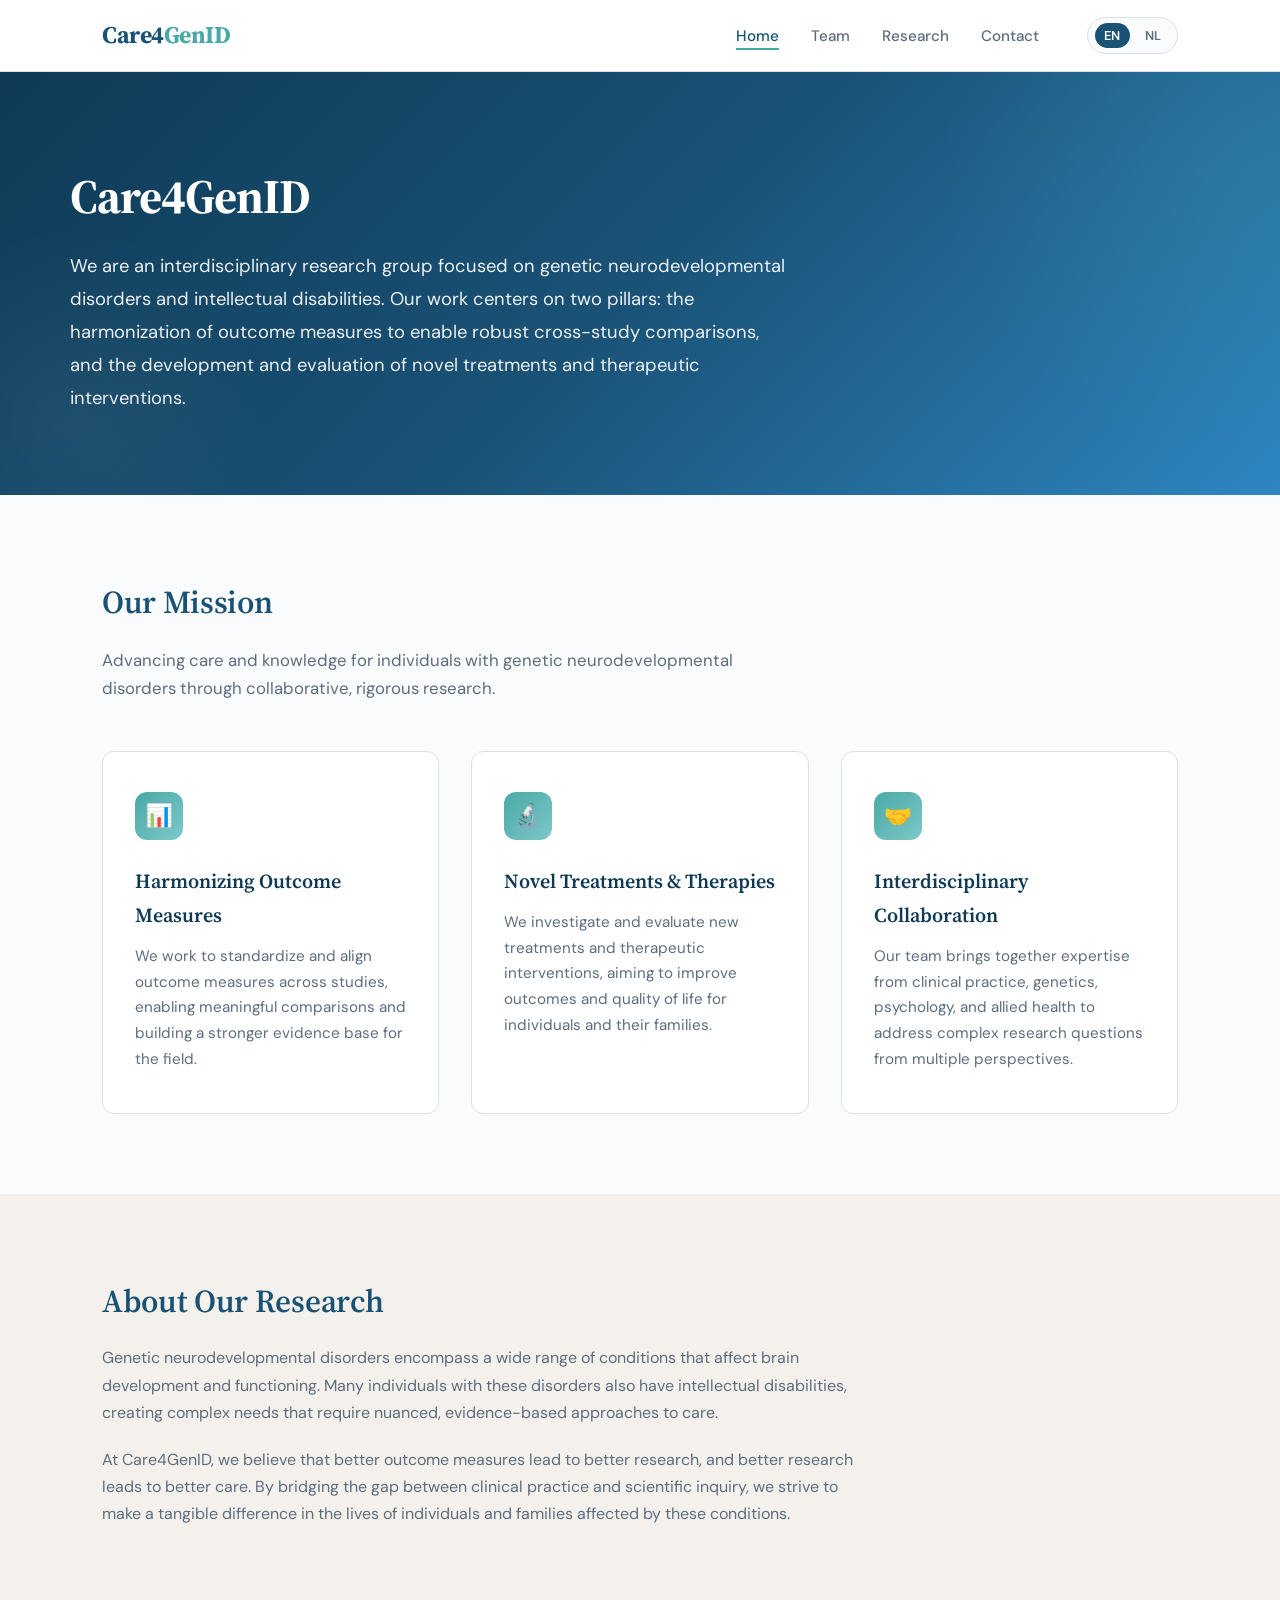
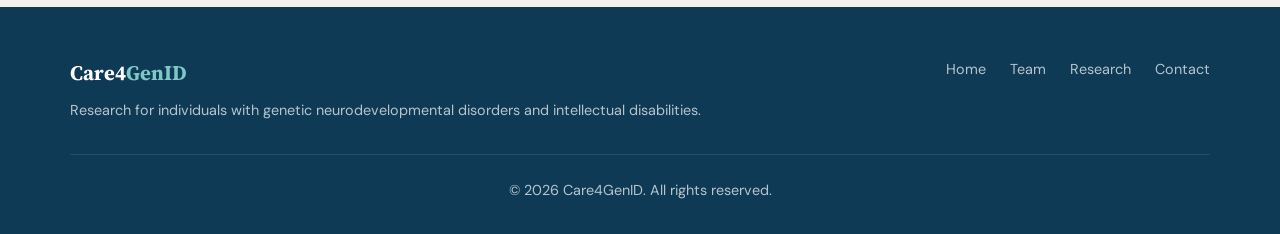
==== index.html @ b55f14b7 "Add files via upload" ====
<!DOCTYPE html>
<html lang="en">
<head>
  <meta charset="UTF-8">
  <meta name="viewport" content="width=device-width, initial-scale=1.0">
  <title>Care4GenID — Research Group</title>
  <meta name="description" content="Care4GenID is an interdisciplinary research group focused on genetic neurodevelopmental disorders and intellectual disabilities.">
  <link rel="stylesheet" href="style.css">
</head>
<body>

  <!-- NAVIGATION -->
  <nav class="navbar">
    <div class="nav-container">
      <a href="index.html" class="nav-logo">Care4<span>GenID</span></a>
      <ul class="nav-links">
        <li>
          <a href="index.html" class="active">
            <span class="lang-en">Home</span>
            <span class="lang-nl">Home</span>
          </a>
        </li>
        <li>
          <a href="team.html">
            <span class="lang-en">Team</span>
            <span class="lang-nl">Team</span>
          </a>
        </li>
        <li>
          <a href="research.html">
            <span class="lang-en">Research</span>
            <span class="lang-nl">Onderzoek</span>
          </a>
        </li>
        <li>
          <a href="contact.html">
            <span class="lang-en">Contact</span>
            <span class="lang-nl">Contact</span>
          </a>
        </li>
        <li>
          <div class="lang-switch">
            <button data-lang="en" class="active">EN</button>
            <button data-lang="nl">NL</button>
          </div>
        </li>
      </ul>
      <button class="nav-toggle" aria-label="Toggle menu">
        <span></span><span></span><span></span>
      </button>
    </div>
  </nav>

  <main>
    <!-- HERO -->
    <section class="hero">
      <div class="hero-content">
        <h1>
          <span class="lang-en">Care4GenID</span>
          <span class="lang-nl">Care4GenID</span>
        </h1>
        <p class="lang-en">
          We are an interdisciplinary research group focused on genetic neurodevelopmental disorders and intellectual disabilities. Our work centers on two pillars: the harmonization of outcome measures to enable robust cross-study comparisons, and the development and evaluation of novel treatments and therapeutic interventions.
        </p>
        <p class="lang-nl">
          Wij zijn een interdisciplinaire onderzoeksgroep gericht op genetische neurobiologische ontwikkelingsstoornissen en verstandelijke beperkingen. Ons werk richt zich op twee pijlers: het harmoniseren van uitkomstmaten om robuuste vergelijkingen tussen studies mogelijk te maken, en de ontwikkeling en evaluatie van nieuwe behandelingen en therapeutische interventies.
        </p>
      </div>
    </section>

    <!-- MISSION / PILLARS -->
    <section class="section">
      <div class="container">
        <h2 class="section-title fade-in">
          <span class="lang-en">Our Mission</span>
          <span class="lang-nl">Onze Missie</span>
        </h2>
        <p class="section-subtitle fade-in">
          <span class="lang-en">Advancing care and knowledge for individuals with genetic neurodevelopmental disorders through collaborative, rigorous research.</span>
          <span class="lang-nl">Het verbeteren van zorg en kennis voor mensen met genetische neurobiologische ontwikkelingsstoornissen door middel van samenwerkend, rigoureus onderzoek.</span>
        </p>

        <div class="pillars">
          <div class="pillar-card fade-in">
            <div class="pillar-icon">📊</div>
            <h3>
              <span class="lang-en">Harmonizing Outcome Measures</span>
              <span class="lang-nl">Harmoniseren van Uitkomstmaten</span>
            </h3>
            <p>
              <span class="lang-en">We work to standardize and align outcome measures across studies, enabling meaningful comparisons and building a stronger evidence base for the field.</span>
              <span class="lang-nl">Wij werken aan het standaardiseren en afstemmen van uitkomstmaten tussen studies, waardoor betekenisvolle vergelijkingen mogelijk worden en een sterkere wetenschappelijke basis wordt opgebouwd.</span>
            </p>
          </div>

          <div class="pillar-card fade-in">
            <div class="pillar-icon">🔬</div>
            <h3>
              <span class="lang-en">Novel Treatments & Therapies</span>
              <span class="lang-nl">Nieuwe Behandelingen & Therapieën</span>
            </h3>
            <p>
              <span class="lang-en">We investigate and evaluate new treatments and therapeutic interventions, aiming to improve outcomes and quality of life for individuals and their families.</span>
              <span class="lang-nl">Wij onderzoeken en evalueren nieuwe behandelingen en therapeutische interventies, met als doel de uitkomsten en kwaliteit van leven voor individuen en hun families te verbeteren.</span>
            </p>
          </div>

          <div class="pillar-card fade-in">
            <div class="pillar-icon">🤝</div>
            <h3>
              <span class="lang-en">Interdisciplinary Collaboration</span>
              <span class="lang-nl">Interdisciplinaire Samenwerking</span>
            </h3>
            <p>
              <span class="lang-en">Our team brings together expertise from clinical practice, genetics, psychology, and allied health to address complex research questions from multiple perspectives.</span>
              <span class="lang-nl">Ons team brengt expertise samen vanuit de klinische praktijk, genetica, psychologie en aanverwante gezondheidswetenschappen om complexe onderzoeksvragen vanuit meerdere perspectieven te benaderen.</span>
            </p>
          </div>
        </div>
      </div>
    </section>

    <!-- ABOUT SECTION -->
    <section class="section section--alt">
      <div class="container">
        <h2 class="section-title fade-in">
          <span class="lang-en">About Our Research</span>
          <span class="lang-nl">Over Ons Onderzoek</span>
        </h2>
        <div class="fade-in" style="max-width: 760px;">
          <p class="lang-en" style="margin-bottom: 1.25rem; color: var(--color-text-light);">
            Genetic neurodevelopmental disorders encompass a wide range of conditions that affect brain development and functioning. Many individuals with these disorders also have intellectual disabilities, creating complex needs that require nuanced, evidence-based approaches to care.
          </p>
          <p class="lang-en" style="color: var(--color-text-light);">
            At Care4GenID, we believe that better outcome measures lead to better research, and better research leads to better care. By bridging the gap between clinical practice and scientific inquiry, we strive to make a tangible difference in the lives of individuals and families affected by these conditions.
          </p>
          <p class="lang-nl" style="margin-bottom: 1.25rem; color: var(--color-text-light);">
            Genetische neurobiologische ontwikkelingsstoornissen omvatten een breed scala aan aandoeningen die de hersenontwikkeling en het functioneren beïnvloeden. Veel mensen met deze stoornissen hebben ook een verstandelijke beperking, wat leidt tot complexe behoeften die een genuanceerde, evidence-based benadering van zorg vereisen.
          </p>
          <p class="lang-nl" style="color: var(--color-text-light);">
            Bij Care4GenID geloven wij dat betere uitkomstmaten leiden tot beter onderzoek, en beter onderzoek leidt tot betere zorg. Door de kloof tussen klinische praktijk en wetenschappelijk onderzoek te overbruggen, streven wij ernaar een tastbaar verschil te maken in het leven van individuen en families die met deze aandoeningen te maken hebben.
          </p>
        </div>
      </div>
    </section>
  </main>

  <!-- FOOTER -->
  <footer class="footer">
    <div class="footer-content">
      <div>
        <div class="footer-logo">Care4<span>GenID</span></div>
        <p>
          <span class="lang-en">Research for individuals with genetic neurodevelopmental disorders and intellectual disabilities.</span>
          <span class="lang-nl">Onderzoek voor mensen met genetische neurobiologische ontwikkelingsstoornissen en verstandelijke beperkingen.</span>
        </p>
      </div>
      <ul class="footer-links">
        <li><a href="index.html"><span class="lang-en">Home</span><span class="lang-nl">Home</span></a></li>
        <li><a href="team.html">Team</a></li>
        <li><a href="research.html"><span class="lang-en">Research</span><span class="lang-nl">Onderzoek</span></a></li>
        <li><a href="contact.html">Contact</a></li>
      </ul>
    </div>
    <div class="footer-bottom">
      <p>&copy; 2026 Care4GenID. <span class="lang-en">All rights reserved.</span><span class="lang-nl">Alle rechten voorbehouden.</span></p>
    </div>
  </footer>

  <script src="script.js"></script>
</body>
</html>
---- style.css ----
/* ===== FONTS ===== */
@import url('https://fonts.googleapis.com/css2?family=Source+Serif+4:opsz,wght@8..60,300;8..60,400;8..60,600;8..60,700&family=DM+Sans:wght@300;400;500;600;700&display=swap');

/* ===== RESET & VARIABLES ===== */
:root {
  --color-primary: #1a5276;
  --color-primary-dark: #0e3a56;
  --color-primary-light: #2e86c1;
  --color-accent: #48a9a6;
  --color-accent-light: #7ec8c8;
  --color-bg: #fafbfc;
  --color-bg-warm: #f4f1ec;
  --color-text: #2c3e50;
  --color-text-light: #5d6d7e;
  --color-white: #ffffff;
  --color-border: #dce1e6;
  --font-heading: 'Source Serif 4', Georgia, serif;
  --font-body: 'DM Sans', system-ui, sans-serif;
  --max-width: 1140px;
  --nav-height: 72px;
}

*, *::before, *::after {
  margin: 0;
  padding: 0;
  box-sizing: border-box;
}

html {
  scroll-behavior: smooth;
}

body {
  font-family: var(--font-body);
  color: var(--color-text);
  background: var(--color-bg);
  line-height: 1.7;
  font-size: 16px;
  -webkit-font-smoothing: antialiased;
}

/* ===== LANGUAGE TOGGLE ===== */
[lang="nl"] .lang-en,
[lang="en"] .lang-nl {
  display: none !important;
}

/* ===== NAVIGATION ===== */
.navbar {
  position: fixed;
  top: 0;
  left: 0;
  right: 0;
  height: var(--nav-height);
  background: var(--color-white);
  border-bottom: 1px solid var(--color-border);
  z-index: 1000;
  display: flex;
  align-items: center;
  transition: box-shadow 0.3s ease;
}

.navbar.scrolled {
  box-shadow: 0 2px 20px rgba(0, 0, 0, 0.08);
}

.nav-container {
  max-width: var(--max-width);
  width: 100%;
  margin: 0 auto;
  padding: 0 2rem;
  display: flex;
  align-items: center;
  justify-content: space-between;
}

.nav-logo {
  font-family: var(--font-heading);
  font-size: 1.5rem;
  font-weight: 700;
  color: var(--color-primary);
  text-decoration: none;
  letter-spacing: -0.02em;
}

.nav-logo span {
  color: var(--color-accent);
}

.nav-links {
  display: flex;
  align-items: center;
  gap: 2rem;
  list-style: none;
}

.nav-links a {
  text-decoration: none;
  color: var(--color-text-light);
  font-weight: 500;
  font-size: 0.95rem;
  transition: color 0.2s ease;
  position: relative;
}

.nav-links a::after {
  content: '';
  position: absolute;
  bottom: -4px;
  left: 0;
  width: 0;
  height: 2px;
  background: var(--color-accent);
  transition: width 0.25s ease;
}

.nav-links a:hover,
.nav-links a.active {
  color: var(--color-primary);
}

.nav-links a:hover::after,
.nav-links a.active::after {
  width: 100%;
}

.lang-switch {
  display: flex;
  align-items: center;
  gap: 0.35rem;
  background: var(--color-bg);
  border: 1px solid var(--color-border);
  border-radius: 20px;
  padding: 0.3rem 0.4rem;
  cursor: pointer;
  margin-left: 1rem;
}

.lang-switch button {
  border: none;
  background: transparent;
  padding: 0.25rem 0.6rem;
  border-radius: 14px;
  font-family: var(--font-body);
  font-size: 0.8rem;
  font-weight: 600;
  cursor: pointer;
  transition: all 0.2s ease;
  color: var(--color-text-light);
}

.lang-switch button.active {
  background: var(--color-primary);
  color: var(--color-white);
}

/* Mobile menu */
.nav-toggle {
  display: none;
  flex-direction: column;
  gap: 5px;
  background: none;
  border: none;
  cursor: pointer;
  padding: 4px;
}

.nav-toggle span {
  width: 24px;
  height: 2px;
  background: var(--color-text);
  border-radius: 2px;
  transition: all 0.3s ease;
}

/* ===== MAIN CONTENT ===== */
main {
  margin-top: var(--nav-height);
}

.container {
  max-width: var(--max-width);
  margin: 0 auto;
  padding: 0 2rem;
}

/* ===== HERO SECTION ===== */
.hero {
  background: linear-gradient(135deg, var(--color-primary-dark) 0%, var(--color-primary) 50%, var(--color-primary-light) 100%);
  color: var(--color-white);
  padding: 6rem 2rem 5rem;
  position: relative;
  overflow: hidden;
}

.hero::before {
  content: '';
  position: absolute;
  top: -50%;
  right: -20%;
  width: 600px;
  height: 600px;
  background: radial-gradient(circle, rgba(72, 169, 166, 0.15) 0%, transparent 70%);
  border-radius: 50%;
}

.hero::after {
  content: '';
  position: absolute;
  bottom: -30%;
  left: -10%;
  width: 400px;
  height: 400px;
  background: radial-gradient(circle, rgba(255, 255, 255, 0.05) 0%, transparent 70%);
  border-radius: 50%;
}

.hero-content {
  max-width: var(--max-width);
  margin: 0 auto;
  position: relative;
  z-index: 1;
}

.hero h1 {
  font-family: var(--font-heading);
  font-size: 3rem;
  font-weight: 700;
  line-height: 1.2;
  margin-bottom: 1.5rem;
  letter-spacing: -0.02em;
}

.hero p {
  font-size: 1.15rem;
  line-height: 1.8;
  max-width: 720px;
  opacity: 0.92;
}

/* ===== SECTIONS ===== */
.section {
  padding: 5rem 0;
}

.section--alt {
  background: var(--color-bg-warm);
}

.section-title {
  font-family: var(--font-heading);
  font-size: 2rem;
  font-weight: 600;
  color: var(--color-primary);
  margin-bottom: 1rem;
  letter-spacing: -0.01em;
}

.section-subtitle {
  color: var(--color-text-light);
  font-size: 1.05rem;
  max-width: 640px;
  margin-bottom: 3rem;
}

/* ===== PILLARS / FEATURES ===== */
.pillars {
  display: grid;
  grid-template-columns: repeat(auto-fit, minmax(300px, 1fr));
  gap: 2rem;
  margin-top: 2rem;
}

.pillar-card {
  background: var(--color-white);
  border-radius: 12px;
  padding: 2.5rem 2rem;
  border: 1px solid var(--color-border);
  transition: transform 0.25s ease, box-shadow 0.25s ease;
}

.pillar-card:hover {
  transform: translateY(-4px);
  box-shadow: 0 12px 32px rgba(0, 0, 0, 0.08);
}

.pillar-icon {
  width: 48px;
  height: 48px;
  background: linear-gradient(135deg, var(--color-accent), var(--color-accent-light));
  border-radius: 12px;
  display: flex;
  align-items: center;
  justify-content: center;
  margin-bottom: 1.5rem;
  font-size: 1.4rem;
}

.pillar-card h3 {
  font-family: var(--font-heading);
  font-size: 1.25rem;
  font-weight: 600;
  margin-bottom: 0.75rem;
  color: var(--color-primary-dark);
}

.pillar-card p {
  color: var(--color-text-light);
  font-size: 0.95rem;
  line-height: 1.7;
}

/* ===== TEAM GRID ===== */
.team-grid {
  display: grid;
  grid-template-columns: repeat(auto-fill, minmax(240px, 1fr));
  gap: 2rem;
}

.team-card {
  background: var(--color-white);
  border-radius: 12px;
  overflow: hidden;
  border: 1px solid var(--color-border);
  transition: transform 0.25s ease, box-shadow 0.25s ease;
}

.team-card:hover {
  transform: translateY(-4px);
  box-shadow: 0 12px 32px rgba(0, 0, 0, 0.08);
}

.team-card-photo {
  width: 100%;
  aspect-ratio: 4 / 5;
  object-fit: cover;
  background: linear-gradient(135deg, var(--color-border), var(--color-bg-warm));
  display: flex;
  align-items: center;
  justify-content: center;
}

.team-card-photo-placeholder {
  width: 100%;
  aspect-ratio: 4 / 5;
  background: linear-gradient(145deg, #e8ecf0, #d5dbe0);
  display: flex;
  align-items: center;
  justify-content: center;
  font-size: 3rem;
  color: var(--color-text-light);
  opacity: 0.4;
}

.team-card-info {
  padding: 1.25rem 1.5rem 1.5rem;
}

.team-card-info h3 {
  font-family: var(--font-heading);
  font-size: 1.1rem;
  font-weight: 600;
  color: var(--color-primary-dark);
  margin-bottom: 0.3rem;
}

.team-card-info .role {
  color: var(--color-accent);
  font-size: 0.85rem;
  font-weight: 600;
  text-transform: uppercase;
  letter-spacing: 0.04em;
  margin-bottom: 0.4rem;
}

.team-card-info p {
  color: var(--color-text-light);
  font-size: 0.9rem;
  line-height: 1.5;
}

/* ===== RESEARCH PAGE ===== */
.research-item {
  background: var(--color-white);
  border-radius: 12px;
  border: 1px solid var(--color-border);
  padding: 2.5rem;
  margin-bottom: 2rem;
  transition: transform 0.25s ease, box-shadow 0.25s ease;
}

.research-item:hover {
  transform: translateY(-2px);
  box-shadow: 0 8px 24px rgba(0, 0, 0, 0.06);
}

.research-item h3 {
  font-family: var(--font-heading);
  font-size: 1.35rem;
  font-weight: 600;
  color: var(--color-primary-dark);
  margin-bottom: 0.75rem;
}

.research-item p {
  color: var(--color-text-light);
  line-height: 1.7;
}

.research-tag {
  display: inline-block;
  background: rgba(72, 169, 166, 0.12);
  color: var(--color-accent);
  font-size: 0.8rem;
  font-weight: 600;
  padding: 0.25rem 0.75rem;
  border-radius: 20px;
  margin-right: 0.5rem;
  margin-bottom: 0.75rem;
}

/* ===== CONTACT ===== */
.contact-grid {
  display: grid;
  grid-template-columns: 1fr 1fr;
  gap: 3rem;
}

.contact-info-block {
  margin-bottom: 2rem;
}

.contact-info-block h3 {
  font-family: var(--font-heading);
  font-size: 1.15rem;
  font-weight: 600;
  color: var(--color-primary-dark);
  margin-bottom: 0.5rem;
}

.contact-info-block p,
.contact-info-block a {
  color: var(--color-text-light);
  font-size: 0.95rem;
  text-decoration: none;
}

.contact-info-block a:hover {
  color: var(--color-accent);
}

.contact-form {
  display: flex;
  flex-direction: column;
  gap: 1.25rem;
}

.contact-form label {
  font-weight: 500;
  font-size: 0.9rem;
  color: var(--color-text);
  margin-bottom: 0.25rem;
  display: block;
}

.contact-form input,
.contact-form textarea {
  width: 100%;
  padding: 0.85rem 1rem;
  border: 1px solid var(--color-border);
  border-radius: 8px;
  font-family: var(--font-body);
  font-size: 0.95rem;
  transition: border-color 0.2s ease;
  background: var(--color-white);
}

.contact-form input:focus,
.contact-form textarea:focus {
  outline: none;
  border-color: var(--color-accent);
}

.contact-form textarea {
  resize: vertical;
  min-height: 140px;
}

.btn {
  display: inline-block;
  padding: 0.85rem 2rem;
  background: var(--color-primary);
  color: var(--color-white);
  border: none;
  border-radius: 8px;
  font-family: var(--font-body);
  font-size: 0.95rem;
  font-weight: 600;
  cursor: pointer;
  transition: background 0.2s ease, transform 0.15s ease;
  text-decoration: none;
}

.btn:hover {
  background: var(--color-primary-dark);
  transform: translateY(-1px);
}

.btn--accent {
  background: var(--color-accent);
}

.btn--accent:hover {
  background: #3d9290;
}

/* ===== FOOTER ===== */
.footer {
  background: var(--color-primary-dark);
  color: rgba(255, 255, 255, 0.7);
  padding: 3rem 2rem 2rem;
}

.footer-content {
  max-width: var(--max-width);
  margin: 0 auto;
  display: flex;
  justify-content: space-between;
  align-items: start;
  gap: 2rem;
  flex-wrap: wrap;
}

.footer-logo {
  font-family: var(--font-heading);
  font-size: 1.3rem;
  font-weight: 700;
  color: var(--color-white);
  margin-bottom: 0.5rem;
}

.footer-logo span {
  color: var(--color-accent-light);
}

.footer p {
  font-size: 0.9rem;
  line-height: 1.6;
}

.footer-links {
  list-style: none;
  display: flex;
  gap: 1.5rem;
}

.footer-links a {
  color: rgba(255, 255, 255, 0.7);
  text-decoration: none;
  font-size: 0.9rem;
  transition: color 0.2s ease;
}

.footer-links a:hover {
  color: var(--color-accent-light);
}

.footer-bottom {
  max-width: var(--max-width);
  margin: 2rem auto 0;
  padding-top: 1.5rem;
  border-top: 1px solid rgba(255, 255, 255, 0.1);
  font-size: 0.85rem;
  text-align: center;
}

/* ===== ANIMATIONS ===== */
.fade-in {
  opacity: 0;
  transform: translateY(20px);
  transition: opacity 0.6s ease, transform 0.6s ease;
}

.fade-in.visible {
  opacity: 1;
  transform: translateY(0);
}

/* ===== RESPONSIVE ===== */
@media (max-width: 768px) {
  .hero h1 {
    font-size: 2rem;
  }

  .hero {
    padding: 4rem 1.5rem 3.5rem;
  }

  .section {
    padding: 3rem 0;
  }

  .nav-links {
    display: none;
    position: absolute;
    top: var(--nav-height);
    left: 0;
    right: 0;
    background: var(--color-white);
    flex-direction: column;
    padding: 1.5rem 2rem;
    border-bottom: 1px solid var(--color-border);
    gap: 1rem;
    box-shadow: 0 8px 24px rgba(0, 0, 0, 0.08);
  }

  .nav-links.open {
    display: flex;
  }

  .nav-toggle {
    display: flex;
  }

  .contact-grid {
    grid-template-columns: 1fr;
  }

  .team-grid {
    grid-template-columns: repeat(auto-fill, minmax(180px, 1fr));
    gap: 1.25rem;
  }

  .pillars {
    grid-template-columns: 1fr;
  }

  .footer-content {
    flex-direction: column;
  }
}
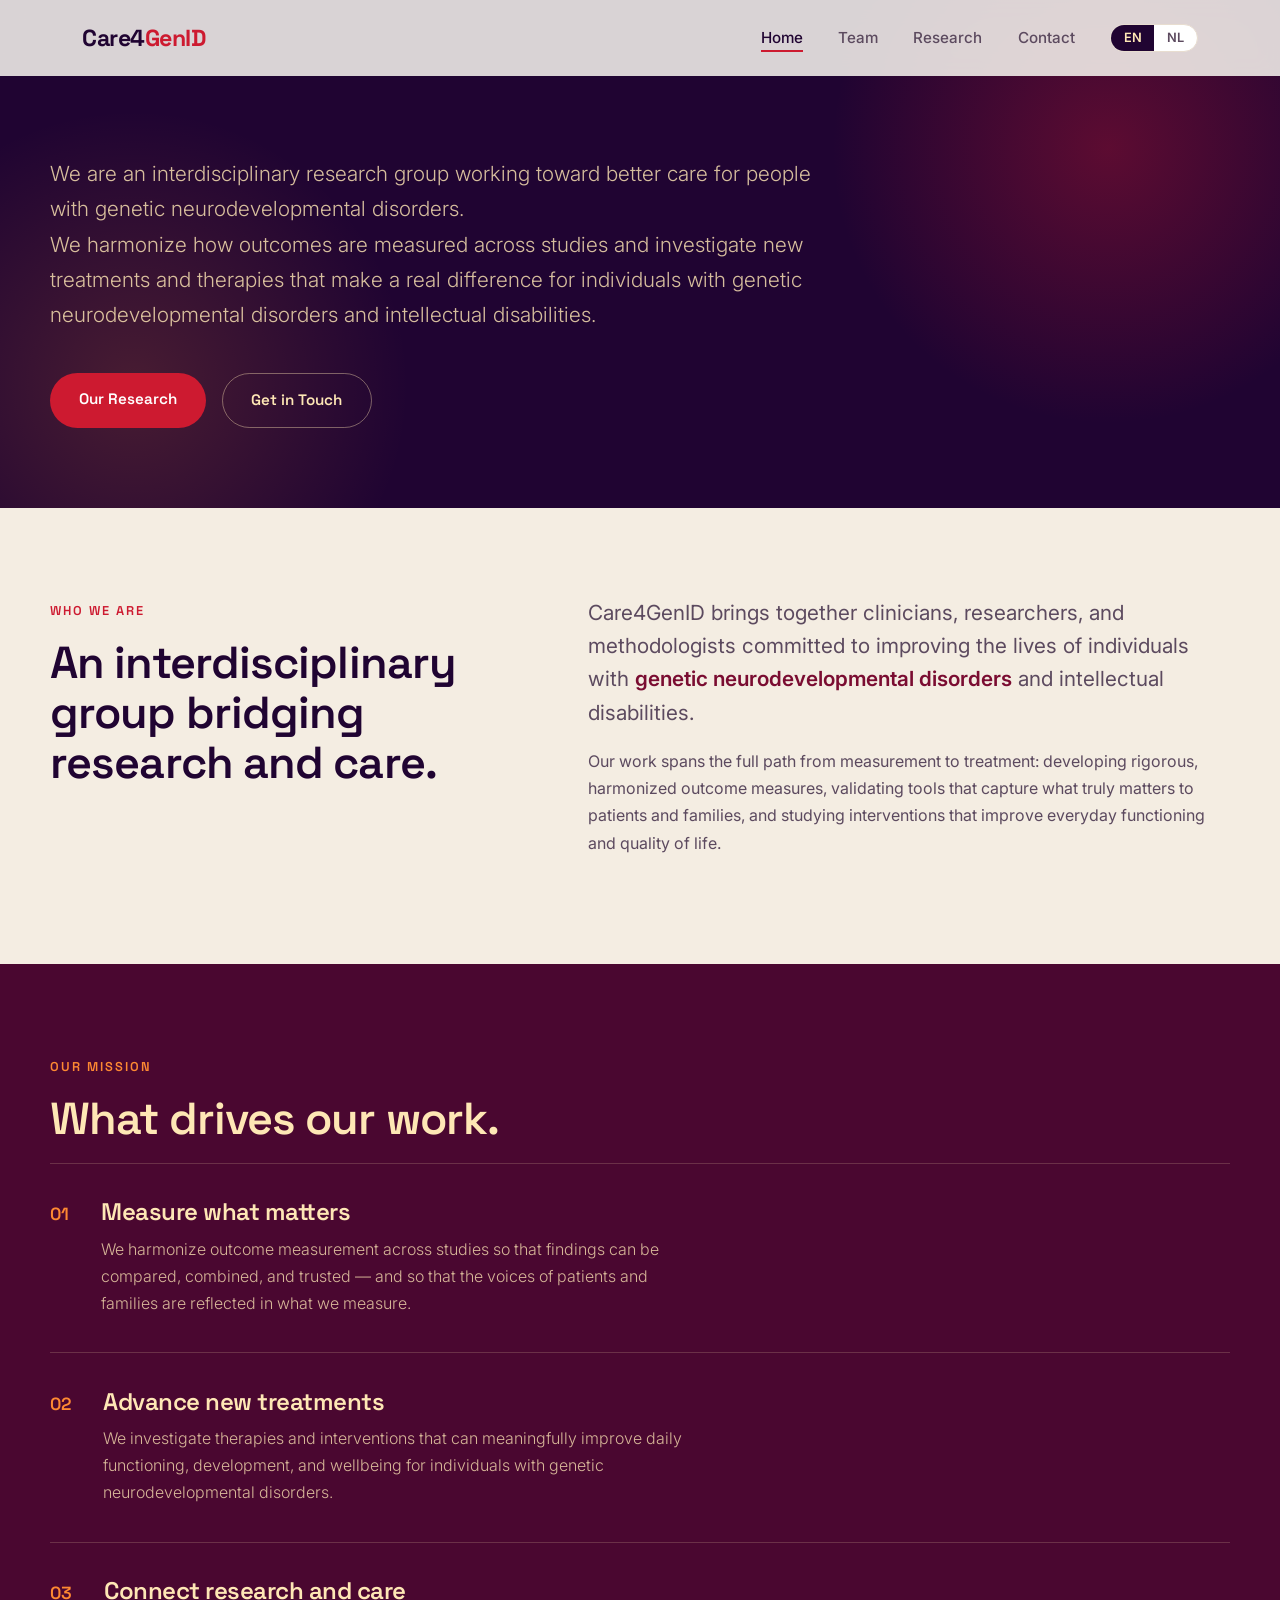
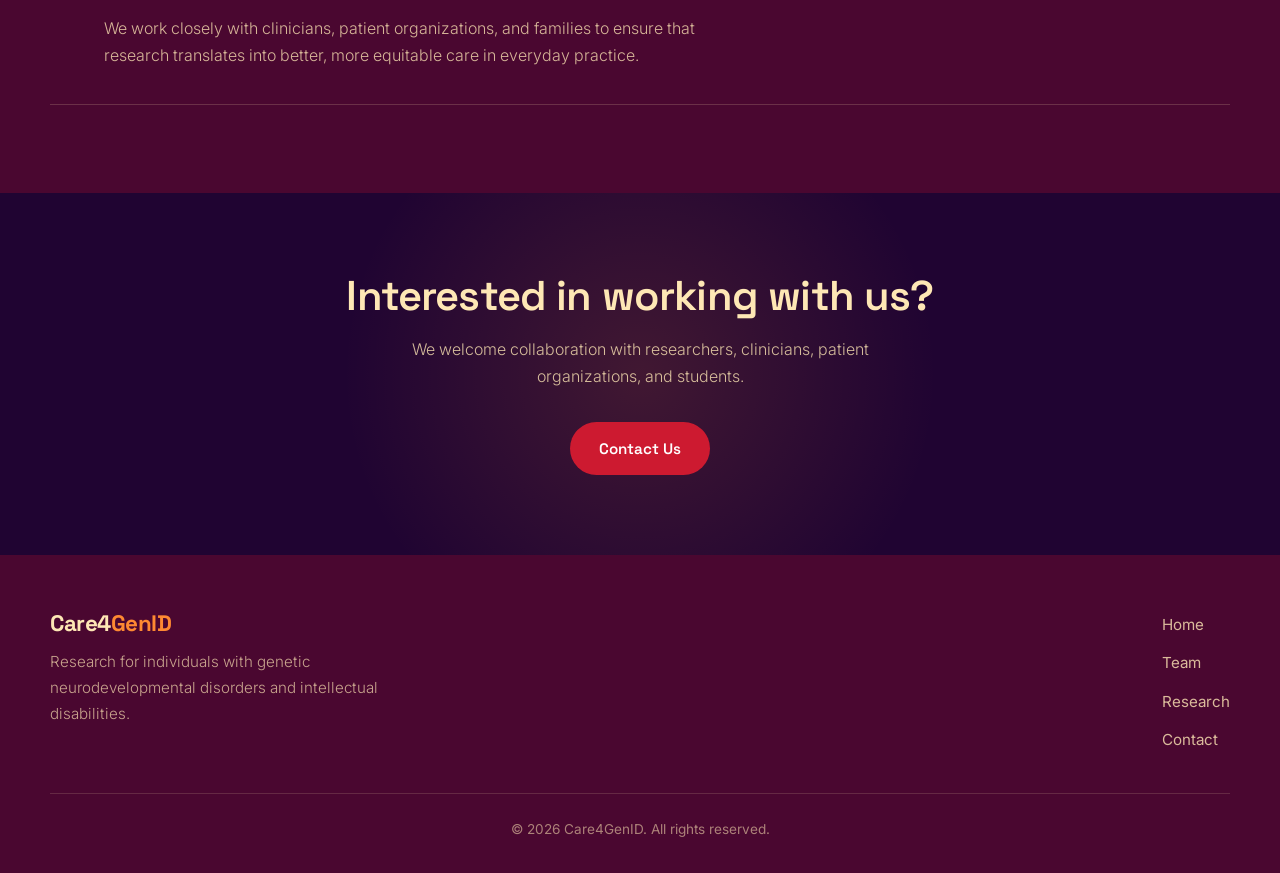
==== commit 7926c132: "Update index3.html" ====
--- a/index.html
+++ b/index.html
@@ -4,7 +4,7 @@
   <meta charset="UTF-8">
   <meta name="viewport" content="width=device-width, initial-scale=1.0">
   <title>Care4GenID — Research Group</title>
-  <meta name="description" content="Care4GenID is an interdisciplinary research group focused on genetic neurodevelopmental disorders and intellectual disabilities.">
+  <meta name="description" content="An interdisciplinary research group focused on genetic neurodevelopmental disorders and intellectual disabilities.">
   <link rel="stylesheet" href="style.css">
 </head>
 <body>
@@ -14,30 +14,10 @@
     <div class="nav-container">
       <a href="index.html" class="nav-logo">Care4<span>GenID</span></a>
       <ul class="nav-links">
-        <li>
-          <a href="index.html" class="active">
-            <span class="lang-en">Home</span>
-            <span class="lang-nl">Home</span>
-          </a>
-        </li>
-        <li>
-          <a href="team.html">
-            <span class="lang-en">Team</span>
-            <span class="lang-nl">Team</span>
-          </a>
-        </li>
-        <li>
-          <a href="research.html">
-            <span class="lang-en">Research</span>
-            <span class="lang-nl">Onderzoek</span>
-          </a>
-        </li>
-        <li>
-          <a href="contact.html">
-            <span class="lang-en">Contact</span>
-            <span class="lang-nl">Contact</span>
-          </a>
-        </li>
+        <li><a href="index.html" class="active">Home</a></li>
+        <li><a href="team.html">Team</a></li>
+        <li><a href="research.html"><span class="lang-en">Research</span><span class="lang-nl">Onderzoek</span></a></li>
+        <li><a href="contact.html">Contact</a></li>
         <li>
           <div class="lang-switch">
             <button data-lang="en" class="active">EN</button>
@@ -55,92 +35,85 @@
     <!-- HERO -->
     <section class="hero">
       <div class="hero-content">
-        <h1>
-          <span class="lang-en">Care4GenID</span>
-          <span class="lang-nl">Care4GenID</span>
-        </h1>
-        <p class="lang-en">
-          We are an interdisciplinary research group focused on genetic neurodevelopmental disorders and intellectual disabilities. Our work centers on two pillars: the harmonization of outcome measures to enable robust cross-study comparisons, and the development and evaluation of novel treatments and therapeutic interventions.
-        </p>
-        <p class="lang-nl">
-          Wij zijn een interdisciplinaire onderzoeksgroep gericht op genetische neurobiologische ontwikkelingsstoornissen en verstandelijke beperkingen. Ons werk richt zich op twee pijlers: het harmoniseren van uitkomstmaten om robuuste vergelijkingen tussen studies mogelijk te maken, en de ontwikkeling en evaluatie van nieuwe behandelingen en therapeutische interventies.
-        </p>
+        <p class="hero-lead lang-en">We are an <span class="accent">interdisciplinary research group</span> working toward better care for people with genetic neurodevelopmental disorders.</p>
+        <p class="hero-lead lang-nl">Wij zijn een <span class="accent">interdisciplinaire onderzoeksgroep</span> die werkt aan betere zorg voor mensen met genetische neurobiologische ontwikkelingsstoornissen.</p>
+        <p class="lang-en">We harmonize how outcomes are measured across studies and investigate new treatments and therapies that make a real difference for individuals with genetic neurodevelopmental disorders and intellectual disabilities.</p>
+        <p class="lang-nl">Wij harmoniseren hoe uitkomsten gemeten worden in verschillende studies en onderzoeken nieuwe behandelingen en therapieën die een echt verschil maken voor mensen met genetische neurobiologische ontwikkelingsstoornissen en verstandelijke beperkingen.</p>
+        <div class="hero-cta">
+          <a href="research.html" class="btn btn-primary"><span class="lang-en">Our Research</span><span class="lang-nl">Ons Onderzoek</span></a>
+          <a href="contact.html" class="btn btn-ghost"><span class="lang-en">Get in Touch</span><span class="lang-nl">Neem Contact Op</span></a>
+        </div>
       </div>
     </section>
 
-    <!-- MISSION / PILLARS -->
-    <section class="section">
+    <!-- WHO WE ARE (moved up, was in banner) -->
+    <section class="intro-band">
       <div class="container">
-        <h2 class="section-title fade-in">
-          <span class="lang-en">Our Mission</span>
-          <span class="lang-nl">Onze Missie</span>
-        </h2>
-        <p class="section-subtitle fade-in">
-          <span class="lang-en">Advancing care and knowledge for individuals with genetic neurodevelopmental disorders through collaborative, rigorous research.</span>
-          <span class="lang-nl">Het verbeteren van zorg en kennis voor mensen met genetische neurobiologische ontwikkelingsstoornissen door middel van samenwerkend, rigoureus onderzoek.</span>
-        </p>
-
-        <div class="pillars">
-          <div class="pillar-card fade-in">
-            <div class="pillar-icon">📊</div>
-            <h3>
-              <span class="lang-en">Harmonizing Outcome Measures</span>
-              <span class="lang-nl">Harmoniseren van Uitkomstmaten</span>
-            </h3>
-            <p>
-              <span class="lang-en">We work to standardize and align outcome measures across studies, enabling meaningful comparisons and building a stronger evidence base for the field.</span>
-              <span class="lang-nl">Wij werken aan het standaardiseren en afstemmen van uitkomstmaten tussen studies, waardoor betekenisvolle vergelijkingen mogelijk worden en een sterkere wetenschappelijke basis wordt opgebouwd.</span>
-            </p>
+        <div class="intro-grid">
+          <div class="fade-in">
+            <span class="eyebrow-dark lang-en">Who We Are</span>
+            <span class="eyebrow-dark lang-nl">Wie Wij Zijn</span>
+            <h2 class="section-title lang-en">An interdisciplinary group bridging research and care.</h2>
+            <h2 class="section-title lang-nl">Een interdisciplinaire groep tussen onderzoek en zorg.</h2>
           </div>
-
-          <div class="pillar-card fade-in">
-            <div class="pillar-icon">🔬</div>
-            <h3>
-              <span class="lang-en">Novel Treatments & Therapies</span>
-              <span class="lang-nl">Nieuwe Behandelingen & Therapieën</span>
-            </h3>
-            <p>
-              <span class="lang-en">We investigate and evaluate new treatments and therapeutic interventions, aiming to improve outcomes and quality of life for individuals and their families.</span>
-              <span class="lang-nl">Wij onderzoeken en evalueren nieuwe behandelingen en therapeutische interventies, met als doel de uitkomsten en kwaliteit van leven voor individuen en hun families te verbeteren.</span>
-            </p>
-          </div>
-
-          <div class="pillar-card fade-in">
-            <div class="pillar-icon">🤝</div>
-            <h3>
-              <span class="lang-en">Interdisciplinary Collaboration</span>
-              <span class="lang-nl">Interdisciplinaire Samenwerking</span>
-            </h3>
-            <p>
-              <span class="lang-en">Our team brings together expertise from clinical practice, genetics, psychology, and allied health to address complex research questions from multiple perspectives.</span>
-              <span class="lang-nl">Ons team brengt expertise samen vanuit de klinische praktijk, genetica, psychologie en aanverwante gezondheidswetenschappen om complexe onderzoeksvragen vanuit meerdere perspectieven te benaderen.</span>
-            </p>
+          <div class="intro-body fade-in">
+            <p class="intro-lead lang-en">Care4GenID brings together clinicians, researchers, and methodologists committed to improving the lives of individuals with <span class="hl">genetic neurodevelopmental disorders</span> and intellectual disabilities.</p>
+            <p class="intro-lead lang-nl">Care4GenID brengt clinici, onderzoekers en methodologen samen die zich inzetten voor het verbeteren van het leven van mensen met <span class="hl">genetische neurobiologische ontwikkelingsstoornissen</span> en verstandelijke beperkingen.</p>
+            <p class="lang-en">Our work spans the full path from measurement to treatment: developing rigorous, harmonized outcome measures, validating tools that capture what truly matters to patients and families, and studying interventions that improve everyday functioning and quality of life.</p>
+            <p class="lang-nl">Ons werk omvat het volledige traject van meting tot behandeling: het ontwikkelen van betrouwbare, geharmoniseerde uitkomstmaten, het valideren van instrumenten die meten wat er echt toe doet voor patiënten en families, en het bestuderen van interventies die het dagelijks functioneren en de kwaliteit van leven verbeteren.</p>
           </div>
         </div>
       </div>
     </section>
 
-    <!-- ABOUT SECTION -->
-    <section class="section section--alt">
+    <!-- MISSION (moved down, now worded statements) -->
+    <section class="section section-dark">
       <div class="container">
-        <h2 class="section-title fade-in">
-          <span class="lang-en">About Our Research</span>
-          <span class="lang-nl">Over Ons Onderzoek</span>
-        </h2>
-        <div class="fade-in" style="max-width: 760px;">
-          <p class="lang-en" style="margin-bottom: 1.25rem; color: var(--color-text-light);">
-            Genetic neurodevelopmental disorders encompass a wide range of conditions that affect brain development and functioning. Many individuals with these disorders also have intellectual disabilities, creating complex needs that require nuanced, evidence-based approaches to care.
-          </p>
-          <p class="lang-en" style="color: var(--color-text-light);">
-            At Care4GenID, we believe that better outcome measures lead to better research, and better research leads to better care. By bridging the gap between clinical practice and scientific inquiry, we strive to make a tangible difference in the lives of individuals and families affected by these conditions.
-          </p>
-          <p class="lang-nl" style="margin-bottom: 1.25rem; color: var(--color-text-light);">
-            Genetische neurobiologische ontwikkelingsstoornissen omvatten een breed scala aan aandoeningen die de hersenontwikkeling en het functioneren beïnvloeden. Veel mensen met deze stoornissen hebben ook een verstandelijke beperking, wat leidt tot complexe behoeften die een genuanceerde, evidence-based benadering van zorg vereisen.
-          </p>
-          <p class="lang-nl" style="color: var(--color-text-light);">
-            Bij Care4GenID geloven wij dat betere uitkomstmaten leiden tot beter onderzoek, en beter onderzoek leidt tot betere zorg. Door de kloof tussen klinische praktijk en wetenschappelijk onderzoek te overbruggen, streven wij ernaar een tastbaar verschil te maken in het leven van individuen en families die met deze aandoeningen te maken hebben.
-          </p>
+        <span class="eyebrow-dark lang-en">Our Mission</span>
+        <span class="eyebrow-dark lang-nl">Onze Missie</span>
+        <h2 class="section-title lang-en">What drives our work.</h2>
+        <h2 class="section-title lang-nl">Wat ons werk drijft.</h2>
+
+        <div class="mission-list">
+          <div class="mission-item fade-in">
+            <span class="mission-num">01</span>
+            <div>
+              <h3 class="lang-en">Measure what matters</h3>
+              <h3 class="lang-nl">Meten wat ertoe doet</h3>
+              <p class="lang-en">We harmonize outcome measurement across studies so that findings can be compared, combined, and trusted — and so that the voices of patients and families are reflected in what we measure.</p>
+              <p class="lang-nl">Wij harmoniseren uitkomstmetingen tussen studies zodat resultaten vergeleken, gecombineerd en vertrouwd kunnen worden — en zodat de stem van patiënten en families weerklinkt in wat wij meten.</p>
+            </div>
+          </div>
+          <div class="mission-item fade-in">
+            <span class="mission-num">02</span>
+            <div>
+              <h3 class="lang-en">Advance new treatments</h3>
+              <h3 class="lang-nl">Nieuwe behandelingen ontwikkelen</h3>
+              <p class="lang-en">We investigate therapies and interventions that can meaningfully improve daily functioning, development, and wellbeing for individuals with genetic neurodevelopmental disorders.</p>
+              <p class="lang-nl">Wij onderzoeken therapieën en interventies die het dagelijks functioneren, de ontwikkeling en het welzijn van mensen met genetische neurobiologische ontwikkelingsstoornissen wezenlijk kunnen verbeteren.</p>
+            </div>
+          </div>
+          <div class="mission-item fade-in">
+            <span class="mission-num">03</span>
+            <div>
+              <h3 class="lang-en">Connect research and care</h3>
+              <h3 class="lang-nl">Onderzoek en zorg verbinden</h3>
+              <p class="lang-en">We work closely with clinicians, patient organizations, and families to ensure that research translates into better, more equitable care in everyday practice.</p>
+              <p class="lang-nl">Wij werken nauw samen met clinici, patiëntenorganisaties en families om ervoor te zorgen dat onderzoek zich vertaalt naar betere en rechtvaardigere zorg in de dagelijkse praktijk.</p>
+            </div>
+          </div>
         </div>
+      </div>
+    </section>
+
+    <!-- CTA -->
+    <section class="cta-band">
+      <div class="container">
+        <h2 class="lang-en">Interested in working with us?</h2>
+        <h2 class="lang-nl">Interesse in samenwerking?</h2>
+        <p class="lang-en">We welcome collaboration with researchers, clinicians, patient organizations, and students.</p>
+        <p class="lang-nl">Wij verwelkomen samenwerking met onderzoekers, clinici, patiëntenorganisaties en studenten.</p>
+        <a href="contact.html" class="btn btn-primary"><span class="lang-en">Contact Us</span><span class="lang-nl">Neem Contact Op</span></a>
       </div>
     </section>
   </main>
@@ -156,7 +129,7 @@
         </p>
       </div>
       <ul class="footer-links">
-        <li><a href="index.html"><span class="lang-en">Home</span><span class="lang-nl">Home</span></a></li>
+        <li><a href="index.html">Home</a></li>
         <li><a href="team.html">Team</a></li>
         <li><a href="research.html"><span class="lang-en">Research</span><span class="lang-nl">Onderzoek</span></a></li>
         <li><a href="contact.html">Contact</a></li>
--- a/style.css
+++ b/style.css
@@ -1,69 +1,68 @@
 /* ===== FONTS ===== */
-@import url('https://fonts.googleapis.com/css2?family=Source+Serif+4:opsz,wght@8..60,300;8..60,400;8..60,600;8..60,700&family=DM+Sans:wght@300;400;500;600;700&display=swap');
-
-/* ===== RESET & VARIABLES ===== */
+@import url('https://fonts.googleapis.com/css2?family=Space+Grotesk:wght@400;500;600;700&family=Inter:wght@300;400;500;600&display=swap');
+
+/* ===== VARIABLES ===== */
 :root {
-  --color-primary: #1a5276;
-  --color-primary-dark: #0e3a56;
-  --color-primary-light: #2e86c1;
-  --color-accent: #48a9a6;
-  --color-accent-light: #7ec8c8;
-  --color-bg: #fafbfc;
-  --color-bg-warm: #f4f1ec;
-  --color-text: #2c3e50;
-  --color-text-light: #5d6d7e;
-  --color-white: #ffffff;
-  --color-border: #dce1e6;
-  --font-heading: 'Source Serif 4', Georgia, serif;
-  --font-body: 'DM Sans', system-ui, sans-serif;
-  --max-width: 1140px;
-  --nav-height: 72px;
-}
-
-*, *::before, *::after {
-  margin: 0;
-  padding: 0;
-  box-sizing: border-box;
-}
-
-html {
-  scroll-behavior: smooth;
-}
+  --midnight: #200432;
+  --plum: #4A0730;
+  --wine: #7A0C31;
+  --red: #CD1A30;
+  --orange: #FE8932;
+  --cream: #FEE7B5;
+
+  --bg: #fbf8f3;
+  --bg-soft: #f4ede2;
+  --surface: #ffffff;
+  --text: #1d0a26;
+  --text-soft: #5c4a5f;
+  --border: #e8ddd0;
+
+  --font-display: 'Space Grotesk', system-ui, sans-serif;
+  --font-body: 'Inter', system-ui, sans-serif;
+  --max-width: 1180px;
+  --nav-height: 76px;
+}
+
+*, *::before, *::after { margin: 0; padding: 0; box-sizing: border-box; }
+html { scroll-behavior: smooth; }
 
 body {
   font-family: var(--font-body);
-  color: var(--color-text);
-  background: var(--color-bg);
+  color: var(--text);
+  background: var(--bg);
   line-height: 1.7;
   font-size: 16px;
   -webkit-font-smoothing: antialiased;
 }
 
-/* ===== LANGUAGE TOGGLE ===== */
+h1, h2, h3, h4, .nav-logo, .footer-logo {
+  font-family: var(--font-display);
+  letter-spacing: -0.02em;
+  line-height: 1.12;
+  font-weight: 600;
+}
+
+/* ===== LANGUAGE TOGGLE VISIBILITY ===== */
 [lang="nl"] .lang-en,
-[lang="en"] .lang-nl {
-  display: none !important;
-}
-
-/* ===== NAVIGATION ===== */
+[lang="en"] .lang-nl { display: none !important; }
+
+/* ===== NAV ===== */
 .navbar {
   position: fixed;
-  top: 0;
-  left: 0;
-  right: 0;
+  top: 0; left: 0; right: 0;
   height: var(--nav-height);
-  background: var(--color-white);
-  border-bottom: 1px solid var(--color-border);
+  background: rgba(251, 248, 243, 0.85);
+  backdrop-filter: blur(12px);
+  -webkit-backdrop-filter: blur(12px);
+  border-bottom: 1px solid transparent;
   z-index: 1000;
   display: flex;
   align-items: center;
-  transition: box-shadow 0.3s ease;
-}
-
+  transition: border-color 0.3s ease, background 0.3s ease;
+}
 .navbar.scrolled {
-  box-shadow: 0 2px 20px rgba(0, 0, 0, 0.08);
-}
-
+  border-bottom-color: var(--border);
+}
 .nav-container {
   max-width: var(--max-width);
   width: 100%;
@@ -73,88 +72,64 @@
   align-items: center;
   justify-content: space-between;
 }
-
 .nav-logo {
-  font-family: var(--font-heading);
-  font-size: 1.5rem;
+  font-size: 1.45rem;
   font-weight: 700;
-  color: var(--color-primary);
+  color: var(--midnight);
   text-decoration: none;
-  letter-spacing: -0.02em;
-}
-
-.nav-logo span {
-  color: var(--color-accent);
-}
+}
+.nav-logo span { color: var(--red); }
 
 .nav-links {
   display: flex;
   align-items: center;
-  gap: 2rem;
+  gap: 2.2rem;
   list-style: none;
 }
-
 .nav-links a {
   text-decoration: none;
-  color: var(--color-text-light);
+  color: var(--text-soft);
   font-weight: 500;
   font-size: 0.95rem;
   transition: color 0.2s ease;
   position: relative;
 }
-
 .nav-links a::after {
   content: '';
   position: absolute;
-  bottom: -4px;
-  left: 0;
-  width: 0;
-  height: 2px;
-  background: var(--color-accent);
+  bottom: -5px; left: 0;
+  width: 0; height: 2px;
+  background: var(--red);
   transition: width 0.25s ease;
 }
-
 .nav-links a:hover,
-.nav-links a.active {
-  color: var(--color-primary);
-}
-
-.nav-links a:hover::after,
-.nav-links a.active::after {
-  width: 100%;
-}
+.nav-links a.active { color: var(--midnight); }
+.nav-links a.active::after,
+.nav-links a:hover::after { width: 100%; }
 
 .lang-switch {
-  display: flex;
-  align-items: center;
-  gap: 0.35rem;
-  background: var(--color-bg);
-  border: 1px solid var(--color-border);
-  border-radius: 20px;
-  padding: 0.3rem 0.4rem;
-  cursor: pointer;
-  margin-left: 1rem;
-}
-
+  display: inline-flex;
+  border: 1px solid var(--border);
+  border-radius: 999px;
+  overflow: hidden;
+  background: var(--surface);
+}
 .lang-switch button {
   border: none;
   background: transparent;
-  padding: 0.25rem 0.6rem;
-  border-radius: 14px;
+  padding: 0.35rem 0.8rem;
   font-family: var(--font-body);
   font-size: 0.8rem;
   font-weight: 600;
+  color: var(--text-soft);
   cursor: pointer;
   transition: all 0.2s ease;
-  color: var(--color-text-light);
-}
-
+}
 .lang-switch button.active {
-  background: var(--color-primary);
-  color: var(--color-white);
-}
-
-/* Mobile menu */
+  background: var(--midnight);
+  color: var(--cream);
+}
+
 .nav-toggle {
   display: none;
   flex-direction: column;
@@ -162,480 +137,407 @@
   background: none;
   border: none;
   cursor: pointer;
-  padding: 4px;
-}
-
+  padding: 6px;
+}
 .nav-toggle span {
-  width: 24px;
-  height: 2px;
-  background: var(--color-text);
+  width: 26px; height: 2px;
+  background: var(--midnight);
   border-radius: 2px;
-  transition: all 0.3s ease;
-}
-
-/* ===== MAIN CONTENT ===== */
-main {
-  margin-top: var(--nav-height);
-}
-
-.container {
-  max-width: var(--max-width);
-  margin: 0 auto;
-  padding: 0 2rem;
-}
-
-/* ===== HERO SECTION ===== */
+  transition: 0.3s;
+}
+
+/* ===== HERO (dark) ===== */
 .hero {
-  background: linear-gradient(135deg, var(--color-primary-dark) 0%, var(--color-primary) 50%, var(--color-primary-light) 100%);
-  color: var(--color-white);
-  padding: 6rem 2rem 5rem;
+  background: var(--midnight);
+  color: var(--cream);
+  padding: calc(var(--nav-height) + 5rem) 2rem 5rem;
   position: relative;
   overflow: hidden;
 }
-
 .hero::before {
   content: '';
   position: absolute;
-  top: -50%;
-  right: -20%;
-  width: 600px;
-  height: 600px;
-  background: radial-gradient(circle, rgba(72, 169, 166, 0.15) 0%, transparent 70%);
-  border-radius: 50%;
-}
-
+  top: -30%; right: -10%;
+  width: 600px; height: 600px;
+  background: radial-gradient(circle, rgba(205,26,48,0.35), transparent 65%);
+  pointer-events: none;
+}
 .hero::after {
   content: '';
   position: absolute;
-  bottom: -30%;
-  left: -10%;
-  width: 400px;
-  height: 400px;
-  background: radial-gradient(circle, rgba(255, 255, 255, 0.05) 0%, transparent 70%);
-  border-radius: 50%;
-}
-
+  bottom: -40%; left: -15%;
+  width: 650px; height: 650px;
+  background: radial-gradient(circle, rgba(254,137,50,0.18), transparent 60%);
+  pointer-events: none;
+}
 .hero-content {
   max-width: var(--max-width);
   margin: 0 auto;
   position: relative;
   z-index: 1;
 }
-
 .hero h1 {
-  font-family: var(--font-heading);
-  font-size: 3rem;
+  font-size: clamp(2.5rem, 6vw, 4.4rem);
   font-weight: 700;
-  line-height: 1.2;
   margin-bottom: 1.5rem;
-  letter-spacing: -0.02em;
-}
-
+  max-width: 16ch;
+}
+.hero h1 .accent { color: var(--orange); }
 .hero p {
+  font-size: clamp(1.05rem, 2vw, 1.3rem);
+  color: rgba(254,231,181,0.82);
+  max-width: 60ch;
+  font-weight: 300;
+}
+.hero .eyebrow {
+  display: inline-block;
+  font-family: var(--font-display);
+  font-size: 0.82rem;
+  font-weight: 600;
+  letter-spacing: 0.16em;
+  text-transform: uppercase;
+  color: var(--orange);
+  margin-bottom: 1.5rem;
+}
+.hero-cta {
+  margin-top: 2.5rem;
+  display: flex;
+  gap: 1rem;
+  flex-wrap: wrap;
+}
+
+/* ===== BUTTONS ===== */
+.btn {
+  display: inline-block;
+  font-family: var(--font-display);
+  font-weight: 600;
+  font-size: 0.95rem;
+  padding: 0.85rem 1.8rem;
+  border-radius: 999px;
+  border: none;
+  cursor: pointer;
+  text-decoration: none;
+  transition: transform 0.2s ease, box-shadow 0.2s ease, background 0.2s ease;
+}
+.btn-primary {
+  background: var(--red);
+  color: #fff;
+}
+.btn-primary:hover {
+  background: var(--orange);
+  transform: translateY(-2px);
+  box-shadow: 0 10px 28px rgba(205,26,48,0.3);
+}
+.btn-ghost {
+  background: transparent;
+  color: var(--cream);
+  border: 1.5px solid rgba(254,231,181,0.4);
+}
+.btn-ghost:hover {
+  border-color: var(--cream);
+  transform: translateY(-2px);
+}
+
+/* ===== SECTIONS ===== */
+.section { padding: 5.5rem 2rem; }
+.section-dark {
+  background: var(--plum);
+  color: var(--cream);
+}
+.container { max-width: var(--max-width); margin: 0 auto; }
+
+.eyebrow-dark {
+  display: inline-block;
+  font-family: var(--font-display);
+  font-size: 0.8rem;
+  font-weight: 600;
+  letter-spacing: 0.16em;
+  text-transform: uppercase;
+  color: var(--red);
+  margin-bottom: 1rem;
+}
+.section-dark .eyebrow-dark { color: var(--orange); }
+
+.section-title {
+  font-size: clamp(1.9rem, 4vw, 2.8rem);
+  font-weight: 600;
+  margin-bottom: 1.2rem;
+  max-width: 22ch;
+}
+.section-intro {
   font-size: 1.15rem;
-  line-height: 1.8;
-  max-width: 720px;
-  opacity: 0.92;
-}
-
-/* ===== SECTIONS ===== */
-.section {
-  padding: 5rem 0;
-}
-
-.section--alt {
-  background: var(--color-bg-warm);
-}
-
-.section-title {
-  font-family: var(--font-heading);
-  font-size: 2rem;
-  font-weight: 600;
-  color: var(--color-primary);
+  color: var(--text-soft);
+  max-width: 60ch;
+  font-weight: 300;
+  margin-bottom: 3rem;
+}
+.section-dark .section-intro { color: rgba(254,231,181,0.8); }
+
+/* ===== WHO WE ARE (intro band) ===== */
+.intro-band {
+  background: var(--bg-soft);
+  padding: 5.5rem 2rem;
+}
+.intro-grid {
+  display: grid;
+  grid-template-columns: 0.85fr 1.15fr;
+  gap: 4rem;
+  align-items: start;
+}
+.intro-band .section-title { color: var(--midnight); }
+.intro-lead {
+  font-size: 1.3rem;
+  line-height: 1.6;
+  color: var(--text);
+  font-weight: 400;
+}
+.intro-lead .hl { color: var(--wine); font-weight: 600; }
+.intro-body p { margin-bottom: 1.2rem; color: var(--text-soft); }
+
+/* ===== MISSION (worded statements) ===== */
+.mission-list {
+  display: grid;
+  gap: 0;
+  margin-top: 1rem;
+}
+.mission-item {
+  display: grid;
+  grid-template-columns: auto 1fr;
+  gap: 2rem;
+  padding: 2.2rem 0;
+  border-top: 1px solid rgba(254,231,181,0.18);
+  align-items: baseline;
+}
+.mission-item:last-child { border-bottom: 1px solid rgba(254,231,181,0.18); }
+.mission-num {
+  font-family: var(--font-display);
+  font-size: 1.1rem;
+  font-weight: 600;
+  color: var(--orange);
+}
+.mission-item h3 {
+  font-size: 1.5rem;
+  margin-bottom: 0.6rem;
+  color: var(--cream);
+}
+.mission-item p {
+  color: rgba(254,231,181,0.78);
+  font-weight: 300;
+  max-width: 60ch;
+}
+
+/* ===== RESEARCH THEME CARDS ===== */
+.theme-grid {
+  display: grid;
+  grid-template-columns: repeat(auto-fit, minmax(280px, 1fr));
+  gap: 1.8rem;
+}
+.theme-card {
+  background: var(--surface);
+  border: 1px solid var(--border);
+  border-radius: 18px;
+  overflow: hidden;
+  transition: transform 0.3s ease, box-shadow 0.3s ease, border-color 0.3s ease;
+}
+.theme-card:hover {
+  transform: translateY(-6px);
+  box-shadow: 0 18px 44px rgba(32,4,50,0.12);
+  border-color: transparent;
+}
+.theme-art {
+  height: 170px;
+  width: 100%;
+  display: block;
+}
+.theme-body { padding: 1.6rem 1.7rem 1.9rem; }
+.theme-body h3 {
+  font-size: 1.3rem;
+  margin-bottom: 0.7rem;
+  color: var(--midnight);
+}
+.theme-body p {
+  color: var(--text-soft);
+  font-size: 0.97rem;
+  font-weight: 300;
+}
+
+/* ===== GENERIC PAGE HERO (smaller) ===== */
+.page-hero {
+  background: var(--midnight);
+  color: var(--cream);
+  padding: calc(var(--nav-height) + 3.5rem) 2rem 3.5rem;
+  position: relative;
+  overflow: hidden;
+}
+.page-hero::before {
+  content: '';
+  position: absolute;
+  top: -50%; right: -5%;
+  width: 480px; height: 480px;
+  background: radial-gradient(circle, rgba(205,26,48,0.3), transparent 65%);
+  pointer-events: none;
+}
+.page-hero .hero-content { position: relative; z-index: 1; }
+.page-hero h1 {
+  font-size: clamp(2.2rem, 5vw, 3.4rem);
   margin-bottom: 1rem;
-  letter-spacing: -0.01em;
-}
-
-.section-subtitle {
-  color: var(--color-text-light);
-  font-size: 1.05rem;
-  max-width: 640px;
-  margin-bottom: 3rem;
-}
-
-/* ===== PILLARS / FEATURES ===== */
-.pillars {
-  display: grid;
-  grid-template-columns: repeat(auto-fit, minmax(300px, 1fr));
+}
+.page-hero p {
+  font-size: 1.15rem;
+  color: rgba(254,231,181,0.82);
+  max-width: 58ch;
+  font-weight: 300;
+}
+
+/* ===== TEAM ===== */
+.team-grid {
+  display: grid;
+  grid-template-columns: repeat(auto-fit, minmax(220px, 1fr));
   gap: 2rem;
-  margin-top: 2rem;
-}
-
-.pillar-card {
-  background: var(--color-white);
-  border-radius: 12px;
-  padding: 2.5rem 2rem;
-  border: 1px solid var(--color-border);
-  transition: transform 0.25s ease, box-shadow 0.25s ease;
-}
-
-.pillar-card:hover {
-  transform: translateY(-4px);
-  box-shadow: 0 12px 32px rgba(0, 0, 0, 0.08);
-}
-
-.pillar-icon {
-  width: 48px;
-  height: 48px;
-  background: linear-gradient(135deg, var(--color-accent), var(--color-accent-light));
-  border-radius: 12px;
+}
+.team-card {
+  text-align: center;
+}
+.team-avatar {
+  width: 130px; height: 130px;
+  margin: 0 auto 1.2rem;
+  border-radius: 50%;
+  background: linear-gradient(135deg, var(--wine), var(--red));
   display: flex;
   align-items: center;
   justify-content: center;
-  margin-bottom: 1.5rem;
-  font-size: 1.4rem;
-}
-
-.pillar-card h3 {
-  font-family: var(--font-heading);
-  font-size: 1.25rem;
-  font-weight: 600;
-  margin-bottom: 0.75rem;
-  color: var(--color-primary-dark);
-}
-
-.pillar-card p {
-  color: var(--color-text-light);
-  font-size: 0.95rem;
-  line-height: 1.7;
-}
-
-/* ===== TEAM GRID ===== */
-.team-grid {
-  display: grid;
-  grid-template-columns: repeat(auto-fill, minmax(240px, 1fr));
-  gap: 2rem;
-}
-
-.team-card {
-  background: var(--color-white);
-  border-radius: 12px;
-  overflow: hidden;
-  border: 1px solid var(--color-border);
-  transition: transform 0.25s ease, box-shadow 0.25s ease;
-}
-
-.team-card:hover {
-  transform: translateY(-4px);
-  box-shadow: 0 12px 32px rgba(0, 0, 0, 0.08);
-}
-
-.team-card-photo {
+  font-family: var(--font-display);
+  font-size: 2.3rem;
+  font-weight: 600;
+  color: var(--cream);
+}
+.team-card h3 { font-size: 1.25rem; color: var(--midnight); margin-bottom: 0.3rem; }
+.team-role { color: var(--red); font-weight: 500; font-size: 0.95rem; margin-bottom: 0.6rem; }
+.team-card p { color: var(--text-soft); font-size: 0.92rem; font-weight: 300; }
+
+/* ===== RESEARCH PAGE DETAIL ROWS ===== */
+.research-row {
+  display: grid;
+  grid-template-columns: 220px 1fr;
+  gap: 3rem;
+  padding: 3rem 0;
+  border-top: 1px solid var(--border);
+  align-items: center;
+}
+.research-row:first-of-type { border-top: none; }
+.research-row .r-art {
   width: 100%;
-  aspect-ratio: 4 / 5;
-  object-fit: cover;
-  background: linear-gradient(135deg, var(--color-border), var(--color-bg-warm));
-  display: flex;
-  align-items: center;
-  justify-content: center;
-}
-
-.team-card-photo-placeholder {
-  width: 100%;
-  aspect-ratio: 4 / 5;
-  background: linear-gradient(145deg, #e8ecf0, #d5dbe0);
-  display: flex;
-  align-items: center;
-  justify-content: center;
-  font-size: 3rem;
-  color: var(--color-text-light);
-  opacity: 0.4;
-}
-
-.team-card-info {
-  padding: 1.25rem 1.5rem 1.5rem;
-}
-
-.team-card-info h3 {
-  font-family: var(--font-heading);
-  font-size: 1.1rem;
-  font-weight: 600;
-  color: var(--color-primary-dark);
-  margin-bottom: 0.3rem;
-}
-
-.team-card-info .role {
-  color: var(--color-accent);
-  font-size: 0.85rem;
-  font-weight: 600;
-  text-transform: uppercase;
-  letter-spacing: 0.04em;
-  margin-bottom: 0.4rem;
-}
-
-.team-card-info p {
-  color: var(--color-text-light);
-  font-size: 0.9rem;
-  line-height: 1.5;
-}
-
-/* ===== RESEARCH PAGE ===== */
-.research-item {
-  background: var(--color-white);
-  border-radius: 12px;
-  border: 1px solid var(--color-border);
-  padding: 2.5rem;
-  margin-bottom: 2rem;
-  transition: transform 0.25s ease, box-shadow 0.25s ease;
-}
-
-.research-item:hover {
-  transform: translateY(-2px);
-  box-shadow: 0 8px 24px rgba(0, 0, 0, 0.06);
-}
-
-.research-item h3 {
-  font-family: var(--font-heading);
-  font-size: 1.35rem;
-  font-weight: 600;
-  color: var(--color-primary-dark);
-  margin-bottom: 0.75rem;
-}
-
-.research-item p {
-  color: var(--color-text-light);
-  line-height: 1.7;
-}
-
-.research-tag {
-  display: inline-block;
-  background: rgba(72, 169, 166, 0.12);
-  color: var(--color-accent);
-  font-size: 0.8rem;
-  font-weight: 600;
-  padding: 0.25rem 0.75rem;
-  border-radius: 20px;
-  margin-right: 0.5rem;
-  margin-bottom: 0.75rem;
-}
+  height: 180px;
+  border-radius: 16px;
+}
+.research-row h3 { font-size: 1.55rem; color: var(--midnight); margin-bottom: 0.8rem; }
+.research-row p { color: var(--text-soft); font-weight: 300; }
 
 /* ===== CONTACT ===== */
 .contact-grid {
   display: grid;
-  grid-template-columns: 1fr 1fr;
-  gap: 3rem;
-}
-
-.contact-info-block {
-  margin-bottom: 2rem;
-}
-
+  grid-template-columns: 1fr;
+  gap: 2.5rem;
+  max-width: 640px;
+}
+.contact-info-block { margin-bottom: 2rem; }
 .contact-info-block h3 {
-  font-family: var(--font-heading);
   font-size: 1.15rem;
-  font-weight: 600;
-  color: var(--color-primary-dark);
-  margin-bottom: 0.5rem;
-}
-
-.contact-info-block p,
-.contact-info-block a {
-  color: var(--color-text-light);
-  font-size: 0.95rem;
-  text-decoration: none;
-}
-
-.contact-info-block a:hover {
-  color: var(--color-accent);
-}
-
-.contact-form {
-  display: flex;
-  flex-direction: column;
-  gap: 1.25rem;
-}
-
-.contact-form label {
-  font-weight: 500;
-  font-size: 0.9rem;
-  color: var(--color-text);
-  margin-bottom: 0.25rem;
-  display: block;
-}
-
-.contact-form input,
-.contact-form textarea {
-  width: 100%;
-  padding: 0.85rem 1rem;
-  border: 1px solid var(--color-border);
-  border-radius: 8px;
-  font-family: var(--font-body);
-  font-size: 0.95rem;
-  transition: border-color 0.2s ease;
-  background: var(--color-white);
-}
-
-.contact-form input:focus,
-.contact-form textarea:focus {
-  outline: none;
-  border-color: var(--color-accent);
-}
-
-.contact-form textarea {
-  resize: vertical;
-  min-height: 140px;
-}
-
-.btn {
-  display: inline-block;
-  padding: 0.85rem 2rem;
-  background: var(--color-primary);
-  color: var(--color-white);
-  border: none;
-  border-radius: 8px;
-  font-family: var(--font-body);
-  font-size: 0.95rem;
-  font-weight: 600;
-  cursor: pointer;
-  transition: background 0.2s ease, transform 0.15s ease;
-  text-decoration: none;
-}
-
-.btn:hover {
-  background: var(--color-primary-dark);
-  transform: translateY(-1px);
-}
-
-.btn--accent {
-  background: var(--color-accent);
-}
-
-.btn--accent:hover {
-  background: #3d9290;
-}
+  color: var(--wine);
+  margin-bottom: 0.4rem;
+}
+.contact-info-block p { color: var(--text-soft); font-weight: 300; }
+.contact-info-block a { color: var(--red); text-decoration: none; }
+.contact-info-block a:hover { text-decoration: underline; }
+
+/* ===== CTA BAND ===== */
+.cta-band {
+  background: var(--midnight);
+  color: var(--cream);
+  text-align: center;
+  padding: 5rem 2rem;
+  position: relative;
+  overflow: hidden;
+}
+.cta-band::before {
+  content: '';
+  position: absolute;
+  top: 50%; left: 50%;
+  transform: translate(-50%,-50%);
+  width: 700px; height: 700px;
+  background: radial-gradient(circle, rgba(254,137,50,0.15), transparent 60%);
+  pointer-events: none;
+}
+.cta-band .container { position: relative; z-index: 1; }
+.cta-band h2 { font-size: clamp(1.8rem, 4vw, 2.6rem); margin-bottom: 1rem; }
+.cta-band p { color: rgba(254,231,181,0.8); max-width: 50ch; margin: 0 auto 2rem; font-weight: 300; }
 
 /* ===== FOOTER ===== */
 .footer {
-  background: var(--color-primary-dark);
-  color: rgba(255, 255, 255, 0.7);
-  padding: 3rem 2rem 2rem;
-}
-
+  background: var(--plum);
+  color: var(--cream);
+  padding: 3.5rem 2rem 2rem;
+}
 .footer-content {
   max-width: var(--max-width);
   margin: 0 auto;
   display: flex;
   justify-content: space-between;
-  align-items: start;
-  gap: 2rem;
+  gap: 3rem;
   flex-wrap: wrap;
-}
-
-.footer-logo {
-  font-family: var(--font-heading);
-  font-size: 1.3rem;
-  font-weight: 700;
-  color: var(--color-white);
-  margin-bottom: 0.5rem;
-}
-
-.footer-logo span {
-  color: var(--color-accent-light);
-}
-
-.footer p {
-  font-size: 0.9rem;
-  line-height: 1.6;
-}
-
-.footer-links {
-  list-style: none;
-  display: flex;
-  gap: 1.5rem;
-}
-
+  padding-bottom: 2.5rem;
+  border-bottom: 1px solid rgba(254,231,181,0.15);
+}
+.footer-logo { font-size: 1.4rem; font-weight: 700; margin-bottom: 0.8rem; }
+.footer-logo span { color: var(--orange); }
+.footer-content > div:first-child p {
+  color: rgba(254,231,181,0.7);
+  max-width: 40ch;
+  font-weight: 300;
+  font-size: 0.95rem;
+}
+.footer-links { list-style: none; display: flex; flex-direction: column; gap: 0.7rem; }
 .footer-links a {
-  color: rgba(255, 255, 255, 0.7);
+  color: rgba(254,231,181,0.8);
   text-decoration: none;
-  font-size: 0.9rem;
+  font-size: 0.95rem;
   transition: color 0.2s ease;
 }
-
-.footer-links a:hover {
-  color: var(--color-accent-light);
-}
-
+.footer-links a:hover { color: var(--orange); }
 .footer-bottom {
   max-width: var(--max-width);
-  margin: 2rem auto 0;
+  margin: 0 auto;
   padding-top: 1.5rem;
-  border-top: 1px solid rgba(255, 255, 255, 0.1);
-  font-size: 0.85rem;
   text-align: center;
 }
-
-/* ===== ANIMATIONS ===== */
+.footer-bottom p { color: rgba(254,231,181,0.55); font-size: 0.85rem; }
+
+/* ===== FADE-IN ===== */
 .fade-in {
   opacity: 0;
-  transform: translateY(20px);
+  transform: translateY(24px);
   transition: opacity 0.6s ease, transform 0.6s ease;
 }
-
-.fade-in.visible {
-  opacity: 1;
-  transform: translateY(0);
-}
+.fade-in.visible { opacity: 1; transform: translateY(0); }
 
 /* ===== RESPONSIVE ===== */
-@media (max-width: 768px) {
-  .hero h1 {
-    font-size: 2rem;
+@media (max-width: 860px) {
+  .nav-links {
+    position: fixed;
+    top: var(--nav-height); left: 0; right: 0;
+    background: var(--surface);
+    flex-direction: column;
+    align-items: flex-start;
+    gap: 1.4rem;
+    padding: 2rem;
+    border-bottom: 1px solid var(--border);
+    transform: translateY(-120%);
+    transition: transform 0.3s ease;
   }
-
-  .hero {
-    padding: 4rem 1.5rem 3.5rem;
-  }
-
-  .section {
-    padding: 3rem 0;
-  }
-
-  .nav-links {
-    display: none;
-    position: absolute;
-    top: var(--nav-height);
-    left: 0;
-    right: 0;
-    background: var(--color-white);
-    flex-direction: column;
-    padding: 1.5rem 2rem;
-    border-bottom: 1px solid var(--color-border);
-    gap: 1rem;
-    box-shadow: 0 8px 24px rgba(0, 0, 0, 0.08);
-  }
-
-  .nav-links.open {
-    display: flex;
-  }
-
-  .nav-toggle {
-    display: flex;
-  }
-
-  .contact-grid {
-    grid-template-columns: 1fr;
-  }
-
-  .team-grid {
-    grid-template-columns: repeat(auto-fill, minmax(180px, 1fr));
-    gap: 1.25rem;
-  }
-
-  .pillars {
-    grid-template-columns: 1fr;
-  }
-
-  .footer-content {
-    flex-direction: column;
-  }
-}
+  .nav-links.open { transform: translateY(0); }
+  .nav-toggle { display: flex; }
+  .intro-grid { grid-template-columns: 1fr; gap: 2.5rem; }
+  .research-row { grid-template-columns: 1fr; gap: 1.5rem; }
+  .research-row .r-art { height: 150px; }
+  .mission-item { grid-template-columns: 1fr; gap: 0.5rem; }
+}
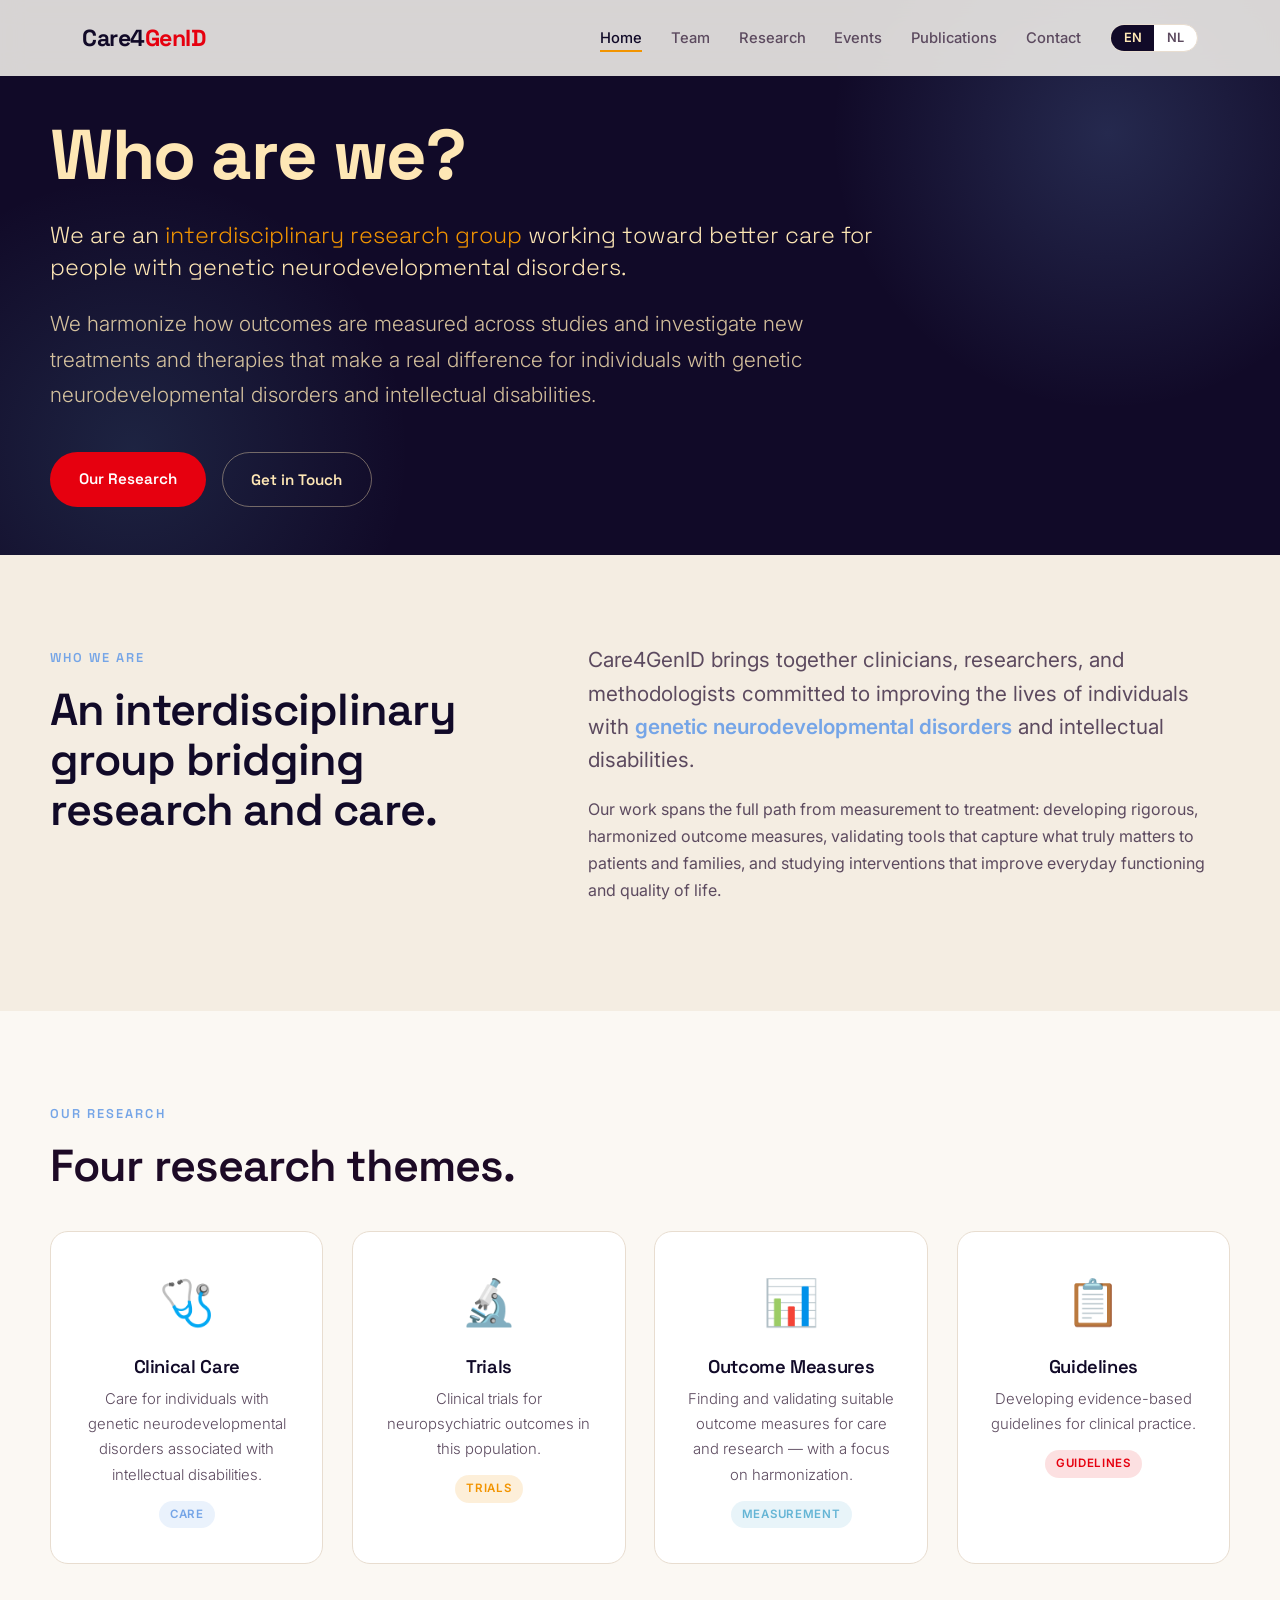
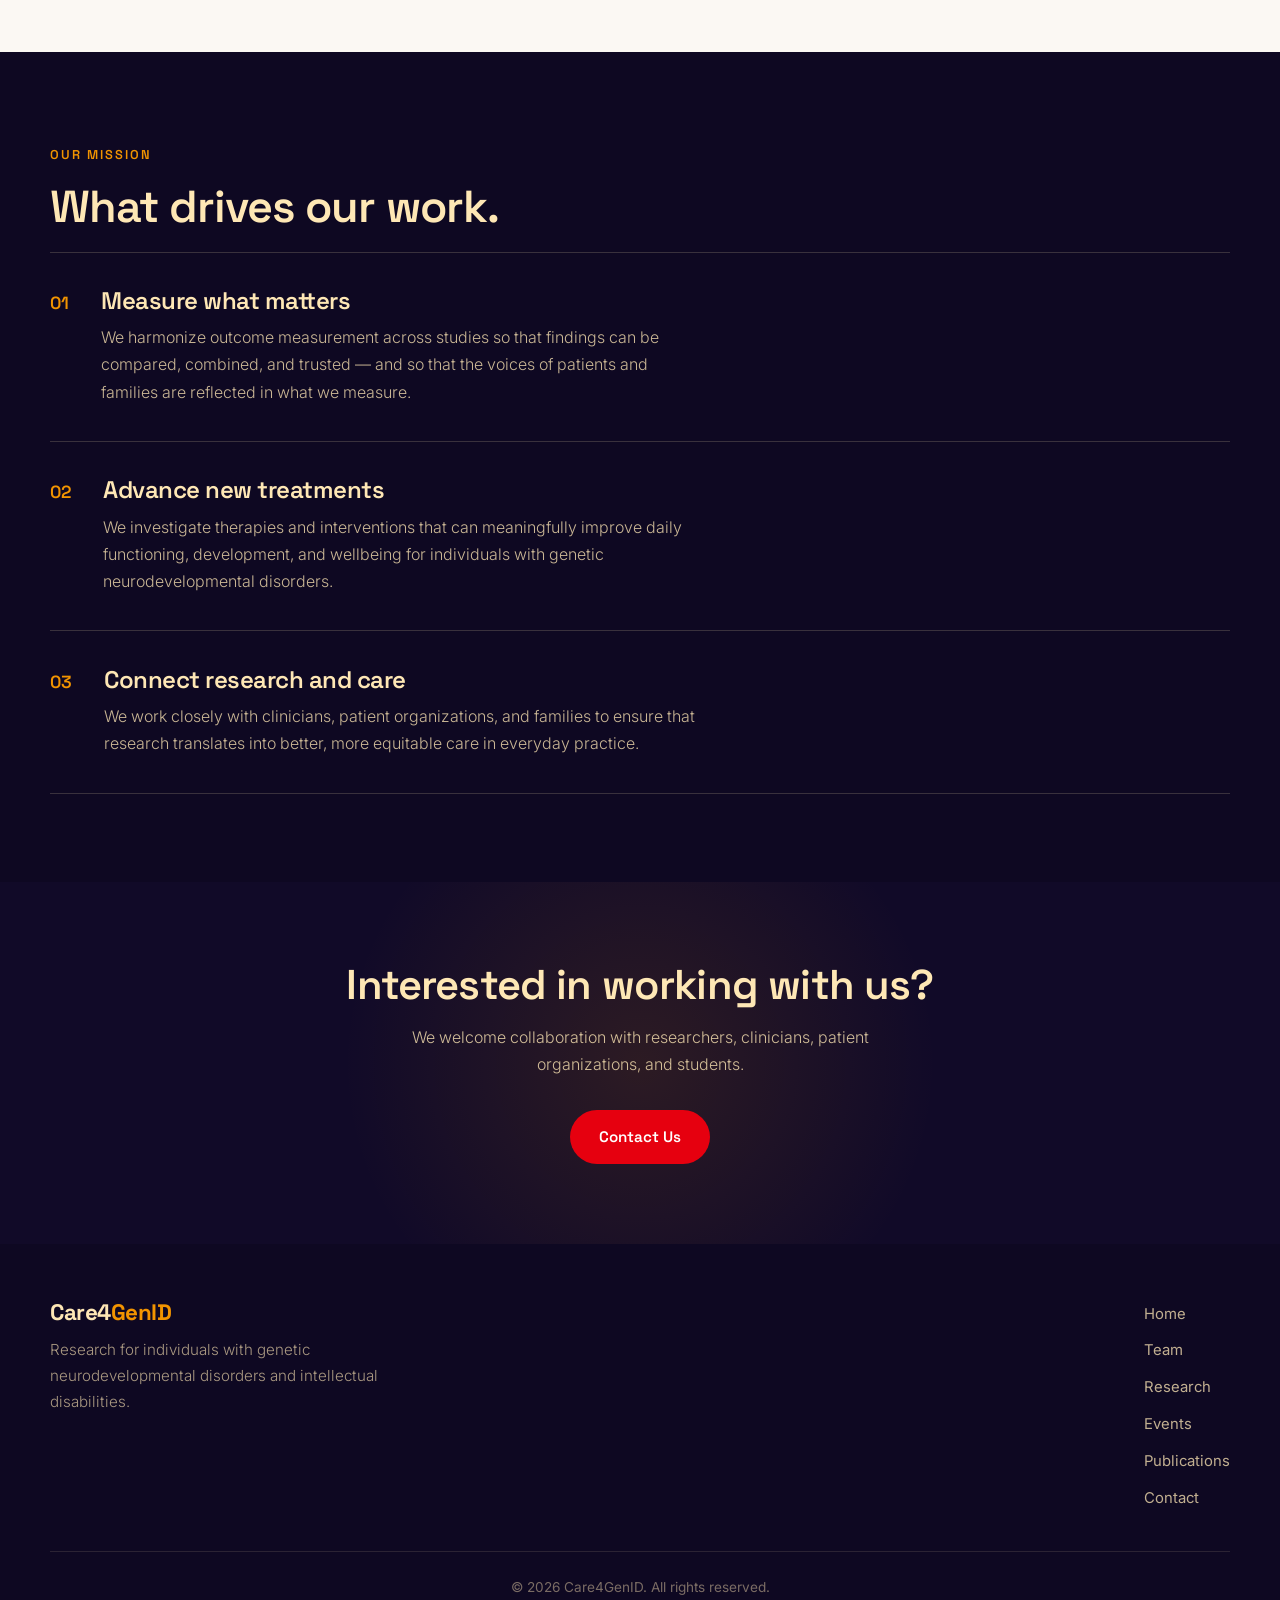
==== commit 1ebc6131: "Update index.html" ====
--- a/index.html
+++ b/index.html
@@ -17,6 +17,8 @@
         <li><a href="index.html" class="active">Home</a></li>
         <li><a href="team.html">Team</a></li>
         <li><a href="research.html"><span class="lang-en">Research</span><span class="lang-nl">Onderzoek</span></a></li>
+        <li><a href="events.html"><span class="lang-en">Events</span><span class="lang-nl">Evenementen</span></a></li>
+        <li><a href="publications.html"><span class="lang-en">Publications</span><span class="lang-nl">Publicaties</span></a></li>
         <li><a href="contact.html">Contact</a></li>
         <li>
           <div class="lang-switch">
@@ -35,6 +37,8 @@
     <!-- HERO -->
     <section class="hero">
       <div class="hero-content">
+        <h1 class="lang-en">Who are we?</h1>
+        <h1 class="lang-nl">Wie zijn wij?</h1>
         <p class="hero-lead lang-en">We are an <span class="accent">interdisciplinary research group</span> working toward better care for people with genetic neurodevelopmental disorders.</p>
         <p class="hero-lead lang-nl">Wij zijn een <span class="accent">interdisciplinaire onderzoeksgroep</span> die werkt aan betere zorg voor mensen met genetische neurobiologische ontwikkelingsstoornissen.</p>
         <p class="lang-en">We harmonize how outcomes are measured across studies and investigate new treatments and therapies that make a real difference for individuals with genetic neurodevelopmental disorders and intellectual disabilities.</p>
@@ -46,7 +50,7 @@
       </div>
     </section>
 
-    <!-- WHO WE ARE (moved up, was in banner) -->
+    <!-- WHO WE ARE -->
     <section class="intro-band">
       <div class="container">
         <div class="intro-grid">
@@ -66,7 +70,59 @@
       </div>
     </section>
 
-    <!-- MISSION (moved down, now worded statements) -->
+    <!-- RESEARCH THEMES (with pictograms) -->
+    <section class="section">
+      <div class="container">
+        <span class="eyebrow-dark lang-en">Our Research</span>
+        <span class="eyebrow-dark lang-nl">Ons Onderzoek</span>
+        <h2 class="section-title lang-en">Four research themes.</h2>
+        <h2 class="section-title lang-nl">Vier onderzoekslijnen.</h2>
+
+        <div class="theme-grid">
+          <a href="research.html#clinical-care" class="theme-card fade-in" style="text-decoration:none;">
+            <span class="theme-icon">🩺</span>
+            <h3 class="lang-en">Clinical Care</h3>
+            <h3 class="lang-nl">Klinische Zorg</h3>
+            <p class="lang-en">Care for individuals with genetic neurodevelopmental disorders associated with intellectual disabilities.</p>
+            <p class="lang-nl">Zorg voor mensen met genetische neurobiologische ontwikkelingsstoornissen geassocieerd met verstandelijke beperkingen.</p>
+            <span class="tag tag-blue lang-en">Care</span>
+            <span class="tag tag-blue lang-nl">Zorg</span>
+          </a>
+
+          <a href="research.html#trials" class="theme-card fade-in" style="text-decoration:none;">
+            <span class="theme-icon">🔬</span>
+            <h3 class="lang-en">Trials</h3>
+            <h3 class="lang-nl">Trials</h3>
+            <p class="lang-en">Clinical trials for neuropsychiatric outcomes in this population.</p>
+            <p class="lang-nl">Klinische trials voor neuropsychiatrische uitkomsten in deze populatie.</p>
+            <span class="tag tag-orange lang-en">Trials</span>
+            <span class="tag tag-orange lang-nl">Trials</span>
+          </a>
+
+          <a href="research.html#outcomes" class="theme-card fade-in" style="text-decoration:none;">
+            <span class="theme-icon">📊</span>
+            <h3 class="lang-en">Outcome Measures</h3>
+            <h3 class="lang-nl">Uitkomstmaten</h3>
+            <p class="lang-en">Finding and validating suitable outcome measures for care and research — with a focus on harmonization.</p>
+            <p class="lang-nl">Het vinden en valideren van geschikte uitkomstmaten voor zorg en onderzoek — met focus op harmonisatie.</p>
+            <span class="tag tag-teal lang-en">Measurement</span>
+            <span class="tag tag-teal lang-nl">Meting</span>
+          </a>
+
+          <a href="research.html#guidelines" class="theme-card fade-in" style="text-decoration:none;">
+            <span class="theme-icon">📋</span>
+            <h3 class="lang-en">Guidelines</h3>
+            <h3 class="lang-nl">Richtlijnen</h3>
+            <p class="lang-en">Developing evidence-based guidelines for clinical practice.</p>
+            <p class="lang-nl">Ontwikkelen van evidence-based richtlijnen voor de klinische praktijk.</p>
+            <span class="tag tag-red lang-en">Guidelines</span>
+            <span class="tag tag-red lang-nl">Richtlijnen</span>
+          </a>
+        </div>
+      </div>
+    </section>
+
+    <!-- MISSION -->
     <section class="section section-dark">
       <div class="container">
         <span class="eyebrow-dark lang-en">Our Mission</span>
@@ -132,6 +188,8 @@
         <li><a href="index.html">Home</a></li>
         <li><a href="team.html">Team</a></li>
         <li><a href="research.html"><span class="lang-en">Research</span><span class="lang-nl">Onderzoek</span></a></li>
+        <li><a href="events.html"><span class="lang-en">Events</span><span class="lang-nl">Evenementen</span></a></li>
+        <li><a href="publications.html"><span class="lang-en">Publications</span><span class="lang-nl">Publicaties</span></a></li>
         <li><a href="contact.html">Contact</a></li>
       </ul>
     </div>
--- a/style.css
+++ b/style.css
@@ -3,12 +3,14 @@
 
 /* ===== VARIABLES ===== */
 :root {
-  --midnight: #200432;
-  --plum: #4A0730;
-  --wine: #7A0C31;
-  --red: #CD1A30;
-  --orange: #FE8932;
+  --midnight: #110A28;
+  --plum: #0E0822;
+  --wine: #1C1040;
+  --red: #E6000F;
+  --orange: #F29400;
   --cream: #FEE7B5;
+  --blue: #75A5E7;
+  --blue-light: #65B5D5;
 
   --bg: #fbf8f3;
   --bg-soft: #f4ede2;
@@ -83,14 +85,14 @@
 .nav-links {
   display: flex;
   align-items: center;
-  gap: 2.2rem;
+  gap: 1.8rem;
   list-style: none;
 }
 .nav-links a {
   text-decoration: none;
   color: var(--text-soft);
   font-weight: 500;
-  font-size: 0.95rem;
+  font-size: 0.92rem;
   transition: color 0.2s ease;
   position: relative;
 }
@@ -99,7 +101,7 @@
   position: absolute;
   bottom: -5px; left: 0;
   width: 0; height: 2px;
-  background: var(--red);
+  background: var(--orange);
   transition: width 0.25s ease;
 }
 .nav-links a:hover,
@@ -150,16 +152,26 @@
 .hero {
   background: var(--midnight);
   color: var(--cream);
-  padding: calc(var(--nav-height) + 5rem) 2rem 5rem;
+  padding: calc(var(--nav-height) + 2.5rem) 2rem 3rem;
   position: relative;
   overflow: hidden;
 }
+.hero-lead {
+  font-family: var(--font-display);
+  font-size: clamp(1.15rem, 2vw, 1.45rem) !important;
+  font-weight: 600;
+  line-height: 1.4;
+  color: var(--cream) !important;
+  max-width: 52ch;
+  margin-bottom: 1.4rem;
+}
+.hero-lead .accent { color: var(--orange); }
 .hero::before {
   content: '';
   position: absolute;
   top: -30%; right: -10%;
   width: 600px; height: 600px;
-  background: radial-gradient(circle, rgba(205,26,48,0.35), transparent 65%);
+  background: radial-gradient(circle, rgba(117,165,231,0.2), transparent 65%);
   pointer-events: none;
 }
 .hero::after {
@@ -167,7 +179,7 @@
   position: absolute;
   bottom: -40%; left: -15%;
   width: 650px; height: 650px;
-  background: radial-gradient(circle, rgba(254,137,50,0.18), transparent 60%);
+  background: radial-gradient(circle, rgba(101,181,213,0.15), transparent 60%);
   pointer-events: none;
 }
 .hero-content {
@@ -226,7 +238,7 @@
 .btn-primary:hover {
   background: var(--orange);
   transform: translateY(-2px);
-  box-shadow: 0 10px 28px rgba(205,26,48,0.3);
+  box-shadow: 0 10px 28px rgba(230,0,15,0.25);
 }
 .btn-ghost {
   background: transparent;
@@ -235,6 +247,16 @@
 }
 .btn-ghost:hover {
   border-color: var(--cream);
+  transform: translateY(-2px);
+}
+.btn-outline {
+  background: transparent;
+  color: var(--blue);
+  border: 1.5px solid var(--blue);
+}
+.btn-outline:hover {
+  background: var(--blue);
+  color: #fff;
   transform: translateY(-2px);
 }
 
@@ -253,7 +275,7 @@
   font-weight: 600;
   letter-spacing: 0.16em;
   text-transform: uppercase;
-  color: var(--red);
+  color: var(--blue);
   margin-bottom: 1rem;
 }
 .section-dark .eyebrow-dark { color: var(--orange); }
@@ -291,8 +313,58 @@
   color: var(--text);
   font-weight: 400;
 }
-.intro-lead .hl { color: var(--wine); font-weight: 600; }
+.intro-lead .hl { color: var(--blue); font-weight: 600; }
 .intro-body p { margin-bottom: 1.2rem; color: var(--text-soft); }
+
+/* ===== RESEARCH THEME CARDS (home + research page) ===== */
+.theme-grid {
+  display: grid;
+  grid-template-columns: repeat(auto-fit, minmax(240px, 1fr));
+  gap: 1.8rem;
+  margin-top: 2.5rem;
+}
+.theme-card {
+  background: var(--surface);
+  border: 1px solid var(--border);
+  border-radius: 18px;
+  padding: 2rem 1.7rem 2.2rem;
+  text-align: center;
+  transition: transform 0.3s ease, box-shadow 0.3s ease, border-color 0.3s ease;
+}
+.theme-card:hover {
+  transform: translateY(-6px);
+  box-shadow: 0 18px 44px rgba(17,10,40,0.10);
+  border-color: transparent;
+}
+.theme-icon {
+  font-size: 2.8rem;
+  margin-bottom: 1rem;
+  display: block;
+}
+.theme-card h3 {
+  font-size: 1.15rem;
+  margin-bottom: 0.6rem;
+  color: var(--midnight);
+}
+.theme-card p {
+  color: var(--text-soft);
+  font-size: 0.93rem;
+  font-weight: 300;
+}
+.theme-card .tag {
+  display: inline-block;
+  font-size: 0.72rem;
+  font-weight: 600;
+  letter-spacing: 0.06em;
+  text-transform: uppercase;
+  padding: 0.25rem 0.7rem;
+  border-radius: 999px;
+  margin-top: 0.8rem;
+}
+.tag-blue { background: rgba(117,165,231,0.15); color: var(--blue); }
+.tag-orange { background: rgba(242,148,0,0.15); color: var(--orange); }
+.tag-red { background: rgba(230,0,15,0.12); color: var(--red); }
+.tag-teal { background: rgba(101,181,213,0.15); color: var(--blue-light); }
 
 /* ===== MISSION (worded statements) ===== */
 .mission-list {
@@ -326,41 +398,6 @@
   max-width: 60ch;
 }
 
-/* ===== RESEARCH THEME CARDS ===== */
-.theme-grid {
-  display: grid;
-  grid-template-columns: repeat(auto-fit, minmax(280px, 1fr));
-  gap: 1.8rem;
-}
-.theme-card {
-  background: var(--surface);
-  border: 1px solid var(--border);
-  border-radius: 18px;
-  overflow: hidden;
-  transition: transform 0.3s ease, box-shadow 0.3s ease, border-color 0.3s ease;
-}
-.theme-card:hover {
-  transform: translateY(-6px);
-  box-shadow: 0 18px 44px rgba(32,4,50,0.12);
-  border-color: transparent;
-}
-.theme-art {
-  height: 170px;
-  width: 100%;
-  display: block;
-}
-.theme-body { padding: 1.6rem 1.7rem 1.9rem; }
-.theme-body h3 {
-  font-size: 1.3rem;
-  margin-bottom: 0.7rem;
-  color: var(--midnight);
-}
-.theme-body p {
-  color: var(--text-soft);
-  font-size: 0.97rem;
-  font-weight: 300;
-}
-
 /* ===== GENERIC PAGE HERO (smaller) ===== */
 .page-hero {
   background: var(--midnight);
@@ -374,7 +411,7 @@
   position: absolute;
   top: -50%; right: -5%;
   width: 480px; height: 480px;
-  background: radial-gradient(circle, rgba(205,26,48,0.3), transparent 65%);
+  background: radial-gradient(circle, rgba(117,165,231,0.18), transparent 65%);
   pointer-events: none;
 }
 .page-hero .hero-content { position: relative; z-index: 1; }
@@ -389,6 +426,57 @@
   font-weight: 300;
 }
 
+/* ===== RESEARCH PAGE DETAIL ROWS ===== */
+.research-row {
+  display: grid;
+  grid-template-columns: 100px 1fr;
+  gap: 2.5rem;
+  padding: 3rem 0;
+  border-top: 1px solid var(--border);
+  align-items: start;
+}
+.research-row:first-of-type { border-top: none; }
+.research-icon {
+  width: 90px;
+  height: 90px;
+  border-radius: 20px;
+  display: flex;
+  align-items: center;
+  justify-content: center;
+  font-size: 2.6rem;
+  flex-shrink: 0;
+}
+.research-icon.bg-blue { background: rgba(117,165,231,0.15); }
+.research-icon.bg-orange { background: rgba(242,148,0,0.13); }
+.research-icon.bg-red { background: rgba(230,0,15,0.10); }
+.research-icon.bg-teal { background: rgba(101,181,213,0.13); }
+.research-row h3 { font-size: 1.45rem; color: var(--midnight); margin-bottom: 0.7rem; }
+.research-row p { color: var(--text-soft); font-weight: 300; margin-bottom: 0.6rem; }
+
+/* ===== TRIALS LIST ===== */
+.trials-list {
+  list-style: none;
+  margin-top: 1rem;
+  display: grid;
+  gap: 0.6rem;
+}
+.trials-list li {
+  display: flex;
+  align-items: center;
+  gap: 0.7rem;
+  padding: 0.7rem 1rem;
+  background: var(--bg-soft);
+  border-radius: 10px;
+  font-weight: 400;
+  color: var(--text);
+  font-size: 0.95rem;
+}
+.trials-list li::before {
+  content: '●';
+  color: var(--orange);
+  font-size: 0.6rem;
+}
+
 /* ===== TEAM ===== */
 .team-grid {
   display: grid;
@@ -402,7 +490,7 @@
   width: 130px; height: 130px;
   margin: 0 auto 1.2rem;
   border-radius: 50%;
-  background: linear-gradient(135deg, var(--wine), var(--red));
+  background: linear-gradient(135deg, var(--midnight), var(--blue));
   display: flex;
   align-items: center;
   justify-content: center;
@@ -412,26 +500,8 @@
   color: var(--cream);
 }
 .team-card h3 { font-size: 1.25rem; color: var(--midnight); margin-bottom: 0.3rem; }
-.team-role { color: var(--red); font-weight: 500; font-size: 0.95rem; margin-bottom: 0.6rem; }
+.team-role { color: var(--blue); font-weight: 500; font-size: 0.95rem; margin-bottom: 0.6rem; }
 .team-card p { color: var(--text-soft); font-size: 0.92rem; font-weight: 300; }
-
-/* ===== RESEARCH PAGE DETAIL ROWS ===== */
-.research-row {
-  display: grid;
-  grid-template-columns: 220px 1fr;
-  gap: 3rem;
-  padding: 3rem 0;
-  border-top: 1px solid var(--border);
-  align-items: center;
-}
-.research-row:first-of-type { border-top: none; }
-.research-row .r-art {
-  width: 100%;
-  height: 180px;
-  border-radius: 16px;
-}
-.research-row h3 { font-size: 1.55rem; color: var(--midnight); margin-bottom: 0.8rem; }
-.research-row p { color: var(--text-soft); font-weight: 300; }
 
 /* ===== CONTACT ===== */
 .contact-grid {
@@ -443,12 +513,66 @@
 .contact-info-block { margin-bottom: 2rem; }
 .contact-info-block h3 {
   font-size: 1.15rem;
-  color: var(--wine);
+  color: var(--blue);
   margin-bottom: 0.4rem;
 }
 .contact-info-block p { color: var(--text-soft); font-weight: 300; }
-.contact-info-block a { color: var(--red); text-decoration: none; }
+.contact-info-block a { color: var(--orange); text-decoration: none; font-weight: 500; }
 .contact-info-block a:hover { text-decoration: underline; }
+
+/* ===== EVENTS & PUBLICATIONS ===== */
+.event-list, .pub-list {
+  display: grid;
+  gap: 1.6rem;
+  margin-top: 2rem;
+}
+.event-card, .pub-card {
+  background: var(--surface);
+  border: 1px solid var(--border);
+  border-radius: 16px;
+  padding: 2rem 2.2rem;
+  transition: transform 0.3s ease, box-shadow 0.3s ease;
+}
+.event-card:hover, .pub-card:hover {
+  transform: translateY(-4px);
+  box-shadow: 0 14px 36px rgba(17,10,40,0.08);
+}
+.event-date, .pub-meta {
+  font-family: var(--font-display);
+  font-size: 0.78rem;
+  font-weight: 600;
+  letter-spacing: 0.1em;
+  text-transform: uppercase;
+  color: var(--orange);
+  margin-bottom: 0.5rem;
+}
+.event-card h3, .pub-card h3 {
+  font-size: 1.3rem;
+  color: var(--midnight);
+  margin-bottom: 0.5rem;
+}
+.event-card p, .pub-card p {
+  color: var(--text-soft);
+  font-weight: 300;
+  font-size: 0.97rem;
+}
+.event-tag {
+  display: inline-block;
+  font-size: 0.72rem;
+  font-weight: 600;
+  letter-spacing: 0.05em;
+  text-transform: uppercase;
+  padding: 0.2rem 0.65rem;
+  border-radius: 999px;
+  background: rgba(101,181,213,0.15);
+  color: var(--blue-light);
+  margin-top: 0.8rem;
+}
+.pub-card .pub-journal {
+  color: var(--blue);
+  font-weight: 500;
+  font-size: 0.9rem;
+}
 
 /* ===== CTA BAND ===== */
 .cta-band {
@@ -465,7 +589,7 @@
   top: 50%; left: 50%;
   transform: translate(-50%,-50%);
   width: 700px; height: 700px;
-  background: radial-gradient(circle, rgba(254,137,50,0.15), transparent 60%);
+  background: radial-gradient(circle, rgba(242,148,0,0.12), transparent 60%);
   pointer-events: none;
 }
 .cta-band .container { position: relative; z-index: 1; }
@@ -486,21 +610,21 @@
   gap: 3rem;
   flex-wrap: wrap;
   padding-bottom: 2.5rem;
-  border-bottom: 1px solid rgba(254,231,181,0.15);
+  border-bottom: 1px solid rgba(254,231,181,0.12);
 }
 .footer-logo { font-size: 1.4rem; font-weight: 700; margin-bottom: 0.8rem; }
 .footer-logo span { color: var(--orange); }
 .footer-content > div:first-child p {
-  color: rgba(254,231,181,0.7);
+  color: rgba(254,231,181,0.65);
   max-width: 40ch;
   font-weight: 300;
   font-size: 0.95rem;
 }
-.footer-links { list-style: none; display: flex; flex-direction: column; gap: 0.7rem; }
+.footer-links { list-style: none; display: flex; flex-direction: column; gap: 0.6rem; }
 .footer-links a {
-  color: rgba(254,231,181,0.8);
+  color: rgba(254,231,181,0.75);
   text-decoration: none;
-  font-size: 0.95rem;
+  font-size: 0.93rem;
   transition: color 0.2s ease;
 }
 .footer-links a:hover { color: var(--orange); }
@@ -510,7 +634,7 @@
   padding-top: 1.5rem;
   text-align: center;
 }
-.footer-bottom p { color: rgba(254,231,181,0.55); font-size: 0.85rem; }
+.footer-bottom p { color: rgba(254,231,181,0.45); font-size: 0.85rem; }
 
 /* ===== FADE-IN ===== */
 .fade-in {
@@ -537,7 +661,11 @@
   .nav-links.open { transform: translateY(0); }
   .nav-toggle { display: flex; }
   .intro-grid { grid-template-columns: 1fr; gap: 2.5rem; }
-  .research-row { grid-template-columns: 1fr; gap: 1.5rem; }
-  .research-row .r-art { height: 150px; }
+  .research-row { grid-template-columns: 1fr; gap: 1.2rem; }
+  .research-icon { width: 70px; height: 70px; font-size: 2rem; }
   .mission-item { grid-template-columns: 1fr; gap: 0.5rem; }
-}
+  .theme-grid { grid-template-columns: 1fr 1fr; }
+}
+@media (max-width: 500px) {
+  .theme-grid { grid-template-columns: 1fr; }
+}
